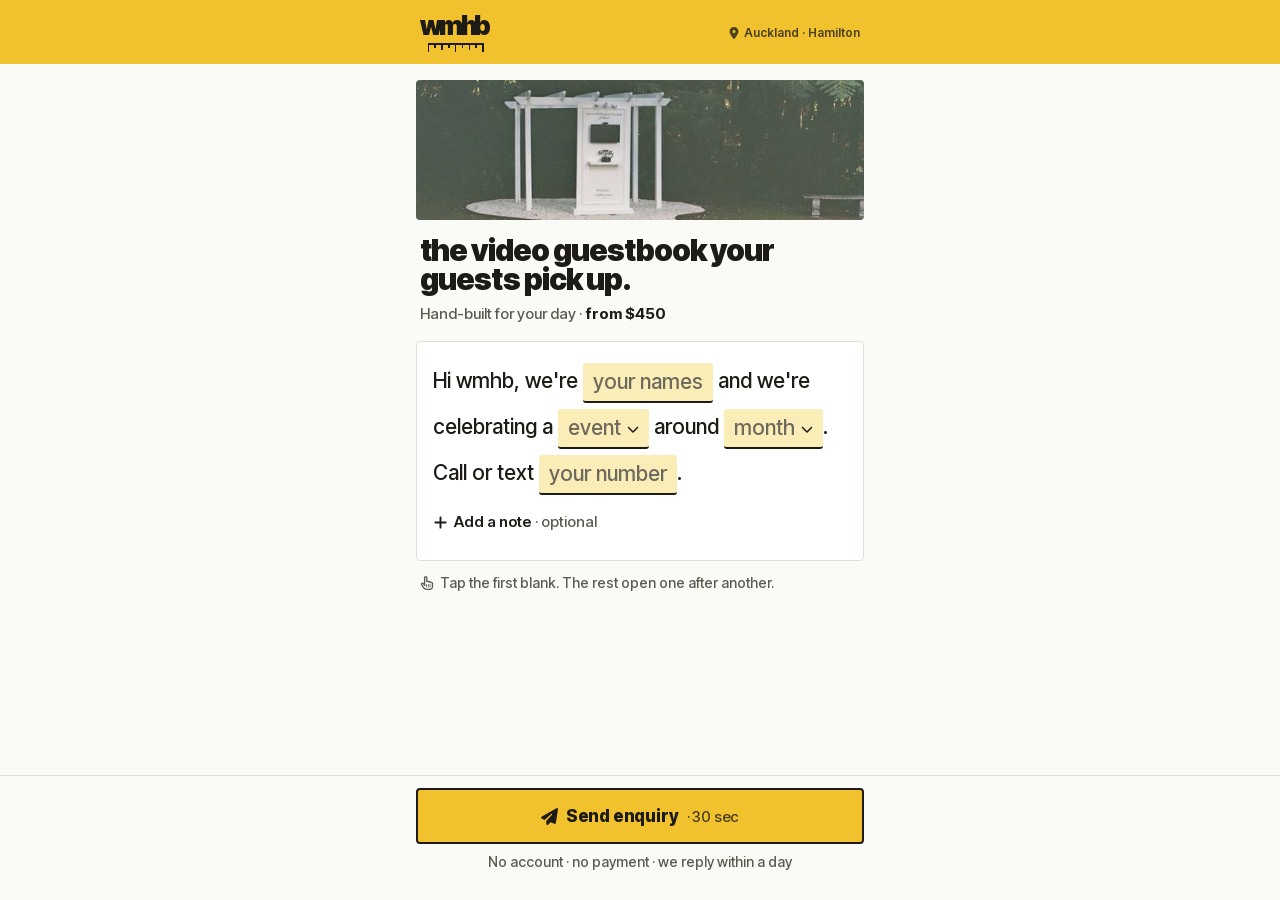
==== docs/index.html @ 380f12ba "Build the wmhb enquiry page Plain HTML, CSS and JS in docs/ for GitHub Pages: the letter with four b" ====
<!doctype html>
<html lang="en-NZ">
<head>
<meta charset="utf-8">
<meta name="viewport" content="width=device-width, initial-scale=1, viewport-fit=cover">
<title>wmhb · check your date</title>
<meta name="description" content="Video guestbook hire in Auckland and Hamilton. Tell us your names, your event and your month. It takes 30 seconds and we reply within a day.">
<meta name="theme-color" content="#F1C22D">
<meta property="og:type" content="website">
<meta property="og:site_name" content="wmhb">
<meta property="og:title" content="wmhb · check your date">
<meta property="og:description" content="Video guestbook hire in Auckland and Hamilton. Hand-built for your day, from $450.">
<meta property="og:url" content="https://whatmyhusbandbuilds.github.io/enquire/">
<meta property="og:image" content="https://whatmyhusbandbuilds.github.io/enquire/assets/og-image.png">
<meta property="og:image:width" content="1200">
<meta property="og:image:height" content="630">
<meta property="og:image:alt" content="The wmhb wordmark with a ruler underneath, on yellow">
<meta name="twitter:card" content="summary_large_image">
<link rel="icon" type="image/png" sizes="32x32" href="assets/favicon-32.png">
<link rel="apple-touch-icon" href="assets/apple-touch-icon.png">
<link rel="preload" href="fonts/InterTight-subset.woff2" as="font" type="font/woff2" crossorigin>
<link rel="stylesheet" href="styles.css">
<script src="app.js" defer></script>
</head>
<body data-view="letter">

<svg xmlns="http://www.w3.org/2000/svg" style="display:none" aria-hidden="true">
<symbol id="i-xmark" viewBox="0 0 384 512"><path fill="currentColor" d="M342.6 150.6c12.5-12.5 12.5-32.8 0-45.3s-32.8-12.5-45.3 0L192 210.7 86.6 105.4c-12.5-12.5-32.8-12.5-45.3 0s-12.5 32.8 0 45.3L146.7 256 41.4 361.4c-12.5 12.5-12.5 32.8 0 45.3s32.8 12.5 45.3 0L192 301.3 297.4 406.6c12.5 12.5 32.8 12.5 45.3 0s12.5-32.8 0-45.3L237.3 256 342.6 150.6z"/></symbol>
<symbol id="i-pin" viewBox="0 0 384 512"><path fill="currentColor" d="M215.7 499.2C267 435 384 279.4 384 192C384 86 298 0 192 0S0 86 0 192c0 87.4 117 243 168.3 307.2c12.3 15.3 35.1 15.3 47.4 0zM192 128a64 64 0 1 1 0 128 64 64 0 1 1 0-128z"/></symbol>
<symbol id="i-chev-down" viewBox="0 0 512 512"><path fill="currentColor" d="M233.4 406.6c12.5 12.5 32.8 12.5 45.3 0l192-192c12.5-12.5 12.5-32.8 0-45.3s-32.8-12.5-45.3 0L256 338.7 86.6 169.4c-12.5-12.5-32.8-12.5-45.3 0s-12.5 32.8 0 45.3l192 192z"/></symbol>
<symbol id="i-plus" viewBox="0 0 448 512"><path fill="currentColor" d="M256 80c0-17.7-14.3-32-32-32s-32 14.3-32 32l0 144L48 224c-17.7 0-32 14.3-32 32s14.3 32 32 32l144 0 0 144c0 17.7 14.3 32 32 32s32-14.3 32-32l0-144 144 0c17.7 0 32-14.3 32-32s-14.3-32-32-32l-144 0 0-144z"/></symbol>
<symbol id="i-hand" viewBox="0 0 448 512"><path fill="currentColor" d="M160 64c0-8.8 7.2-16 16-16s16 7.2 16 16l0 136c0 10.3 6.6 19.5 16.4 22.8s20.6-.1 26.8-8.3c3-3.9 7.6-6.4 12.8-6.4c8.8 0 16 7.2 16 16c0 10.3 6.6 19.5 16.4 22.8s20.6-.1 26.8-8.3c3-3.9 7.6-6.4 12.8-6.4c7.8 0 14.3 5.6 15.7 13c1.6 8.2 7.3 15.1 15.1 18s16.7 1.6 23.3-3.6c2.7-2.1 6.1-3.4 9.9-3.4c8.8 0 16 7.2 16 16l0 16 0 104c0 39.8-32.2 72-72 72l-56 0-59.8 0-.9 0c-37.4 0-72.4-18.7-93.2-49.9L50.7 312.9c-4.9-7.4-2.9-17.3 4.4-22.2s17.3-2.9 22.2 4.4L116 353.2c5.9 8.8 16.8 12.7 26.9 9.7s17-12.4 17-23l0-19.9 0-256zM176 0c-35.3 0-64 28.7-64 64l0 197.7C91.2 238 55.5 232.8 28.5 250.7C-.9 270.4-8.9 310.1 10.8 339.5L78.3 440.8c29.7 44.5 79.6 71.2 133.1 71.2l.9 0 59.8 0 56 0c66.3 0 120-53.7 120-120l0-104 0-16c0-35.3-28.7-64-64-64c-4.5 0-8.8 .5-13 1.3c-11.7-15.4-30.2-25.3-51-25.3c-6.9 0-13.5 1.1-19.7 3.1C288.7 170.7 269.6 160 248 160c-2.7 0-5.4 .2-8 .5L240 64c0-35.3-28.7-64-64-64zm48 304c0-8.8-7.2-16-16-16s-16 7.2-16 16l0 96c0 8.8 7.2 16 16 16s16-7.2 16-16l0-96zm48-16c-8.8 0-16 7.2-16 16l0 96c0 8.8 7.2 16 16 16s16-7.2 16-16l0-96c0-8.8-7.2-16-16-16zm80 16c0-8.8-7.2-16-16-16s-16 7.2-16 16l0 96c0 8.8 7.2 16 16 16s16-7.2 16-16l0-96z"/></symbol>
<symbol id="i-plane" viewBox="0 0 512 512"><path fill="currentColor" d="M498.1 5.6c10.1 7 15.4 19.1 13.5 31.2l-64 416c-1.5 9.7-7.4 18.2-16 23s-18.9 5.4-28 1.6L284 427.7l-68.5 74.1c-8.9 9.7-22.9 12.9-35.2 8.1S160 493.2 160 480l0-83.6c0-4 1.5-7.8 4.2-10.8L331.8 202.8c5.8-6.3 5.6-16-.4-22s-15.7-6.4-22-.7L106 360.8 17.7 316.6C7.1 311.3 .3 300.7 0 288.9s5.9-22.8 16.1-28.7l448-256c10.7-6.1 23.9-5.5 34 1.4z"/></symbol>
<symbol id="i-arrow" viewBox="0 0 448 512"><path fill="currentColor" d="M438.6 278.6c12.5-12.5 12.5-32.8 0-45.3l-160-160c-12.5-12.5-32.8-12.5-45.3 0s-12.5 32.8 0 45.3L338.8 224 32 224c-17.7 0-32 14.3-32 32s14.3 32 32 32l306.7 0L233.4 393.4c-12.5 12.5-12.5 32.8 0 45.3s32.8 12.5 45.3 0l160-160z"/></symbol>
<symbol id="i-chev-up" viewBox="0 0 512 512"><path fill="currentColor" d="M233.4 105.4c12.5-12.5 32.8-12.5 45.3 0l192 192c12.5 12.5 12.5 32.8 0 45.3s-32.8 12.5-45.3 0L256 173.3 86.6 342.6c-12.5 12.5-32.8 12.5-45.3 0s-12.5-32.8 0-45.3l192-192z"/></symbol>
<symbol id="i-ring" viewBox="0 0 512 512"><path fill="currentColor" d="M64 208c0 7.8 4.4 18.7 17.1 30.3C126.5 214.1 188.9 200 256 200s129.5 14.1 174.9 38.3C443.6 226.7 448 215.8 448 208c0-12.3-10.8-32-47.9-50.6C364.9 139.8 314 128 256 128s-108.9 11.8-144.1 29.4C74.8 176 64 195.7 64 208zm192 40c-47 0-89.3 7.6-122.9 19.7C166.3 280.2 208.8 288 256 288s89.7-7.8 122.9-20.3C345.3 255.6 303 248 256 248zM0 208c0-49.6 39.4-85.8 83.3-107.8C129.1 77.3 190.3 64 256 64s126.9 13.3 172.7 36.2c43.9 22 83.3 58.2 83.3 107.8l0 96c0 49.6-39.4 85.8-83.3 107.8C382.9 434.7 321.7 448 256 448s-126.9-13.3-172.7-36.2C39.4 389.8 0 353.6 0 304l0-96z"/></symbol>
<symbol id="i-heart" viewBox="0 0 512 512"><path fill="currentColor" d="M47.6 300.4L228.3 469.1c7.5 7 17.4 10.9 27.7 10.9s20.2-3.9 27.7-10.9L464.4 300.4c30.4-28.3 47.6-68 47.6-109.5v-5.8c0-69.9-50.5-129.5-119.4-141C347 36.5 300.6 51.4 268 84L256 96 244 84c-32.6-32.6-79-47.5-124.6-39.9C50.5 55.6 0 115.2 0 185.1v5.8c0 41.5 17.2 81.2 47.6 109.5z"/></symbol>
<symbol id="i-cake" viewBox="0 0 448 512"><path fill="currentColor" d="M86.4 5.5L61.8 47.6C58 54.1 56 61.6 56 69.2L56 72c0 22.1 17.9 40 40 40s40-17.9 40-40l0-2.8c0-7.6-2-15-5.8-21.6L105.6 5.5C103.6 2.1 100 0 96 0s-7.6 2.1-9.6 5.5zm128 0L189.8 47.6c-3.8 6.5-5.8 14-5.8 21.6l0 2.8c0 22.1 17.9 40 40 40s40-17.9 40-40l0-2.8c0-7.6-2-15-5.8-21.6L233.6 5.5C231.6 2.1 228 0 224 0s-7.6 2.1-9.6 5.5zM317.8 47.6c-3.8 6.5-5.8 14-5.8 21.6l0 2.8c0 22.1 17.9 40 40 40s40-17.9 40-40l0-2.8c0-7.6-2-15-5.8-21.6L361.6 5.5C359.6 2.1 356 0 352 0s-7.6 2.1-9.6 5.5L317.8 47.6zM128 176c0-17.7-14.3-32-32-32s-32 14.3-32 32l0 48c-35.3 0-64 28.7-64 64l0 71c8.3 5.2 18.1 9 28.8 9c13.5 0 27.2-6.1 38.4-13.4c5.4-3.5 9.9-7.1 13-9.7c1.5-1.3 2.7-2.4 3.5-3.1c.4-.4 .7-.6 .8-.8l.1-.1s0 0 0 0s0 0 0 0s0 0 0 0s0 0 0 0c3.1-3.2 7.4-4.9 11.9-4.8s8.6 2.1 11.6 5.4c0 0 0 0 0 0s0 0 0 0l.1 .1c.1 .1 .4 .4 .7 .7c.7 .7 1.7 1.7 3.1 3c2.8 2.6 6.8 6.1 11.8 9.5c10.2 7.1 23 13.1 36.3 13.1s26.1-6 36.3-13.1c5-3.5 9-6.9 11.8-9.5c1.4-1.3 2.4-2.3 3.1-3c.3-.3 .6-.6 .7-.7l.1-.1c3-3.5 7.4-5.4 12-5.4s9 2 12 5.4l.1 .1c.1 .1 .4 .4 .7 .7c.7 .7 1.7 1.7 3.1 3c2.8 2.6 6.8 6.1 11.8 9.5c10.2 7.1 23 13.1 36.3 13.1s26.1-6 36.3-13.1c5-3.5 9-6.9 11.8-9.5c1.4-1.3 2.4-2.3 3.1-3c.3-.3 .6-.6 .7-.7l.1-.1c2.9-3.4 7.1-5.3 11.6-5.4s8.7 1.6 11.9 4.8c0 0 0 0 0 0s0 0 0 0s0 0 0 0l.1 .1c.2 .2 .4 .4 .8 .8c.8 .7 1.9 1.8 3.5 3.1c3.1 2.6 7.5 6.2 13 9.7c11.2 7.3 24.9 13.4 38.4 13.4c10.7 0 20.5-3.9 28.8-9l0-71c0-35.3-28.7-64-64-64l0-48c0-17.7-14.3-32-32-32s-32 14.3-32 32l0 48-64 0 0-48c0-17.7-14.3-32-32-32s-32 14.3-32 32l0 48-64 0 0-48zM448 394.6c-8.5 3.3-18.2 5.4-28.8 5.4c-22.5 0-42.4-9.9-55.8-18.6c-4.1-2.7-7.8-5.4-10.9-7.8c-2.8 2.4-6.1 5-9.8 7.5C329.8 390 310.6 400 288 400s-41.8-10-54.6-18.9c-3.5-2.4-6.7-4.9-9.4-7.2c-2.7 2.3-5.9 4.7-9.4 7.2C201.8 390 182.6 400 160 400s-41.8-10-54.6-18.9c-3.7-2.6-7-5.2-9.8-7.5c-3.1 2.4-6.8 5.1-10.9 7.8C71.2 390.1 51.3 400 28.8 400c-10.6 0-20.3-2.2-28.8-5.4L0 480c0 17.7 14.3 32 32 32l384 0c17.7 0 32-14.3 32-32l0-85.4z"/></symbol>
<symbol id="i-baby" viewBox="0 0 448 512"><path fill="currentColor" d="M152 88a72 72 0 1 1 144 0A72 72 0 1 1 152 88zM39.7 144.5c13-17.9 38-21.8 55.9-8.8L131.8 162c26.8 19.5 59.1 30 92.2 30s65.4-10.5 92.2-30l36.2-26.4c17.9-13 42.9-9 55.9 8.8s9 42.9-8.8 55.9l-36.2 26.4c-13.6 9.9-28.1 18.2-43.3 25l0 36.3-192 0 0-36.3c-15.2-6.7-29.7-15.1-43.3-25L48.5 200.3c-17.9-13-21.8-38-8.8-55.9zm89.8 184.8l60.6 53-26 37.2 24.3 24.3c15.6 15.6 15.6 40.9 0 56.6s-40.9 15.6-56.6 0l-48-48C70 438.6 68.1 417 79.2 401.1l50.2-71.8zm128.5 53l60.6-53 50.2 71.8c11.1 15.9 9.2 37.5-4.5 51.2l-48 48c-15.6 15.6-40.9 15.6-56.6 0s-15.6-40.9 0-56.6L284 419.4l-26-37.2z"/></symbol>
<symbol id="i-briefcase" viewBox="0 0 512 512"><path fill="currentColor" d="M184 48l144 0c4.4 0 8 3.6 8 8l0 40L176 96l0-40c0-4.4 3.6-8 8-8zm-56 8l0 40L64 96C28.7 96 0 124.7 0 160l0 96 192 0 128 0 192 0 0-96c0-35.3-28.7-64-64-64l-64 0 0-40c0-30.9-25.1-56-56-56L184 0c-30.9 0-56 25.1-56 56zM512 288l-192 0 0 32c0 17.7-14.3 32-32 32l-64 0c-17.7 0-32-14.3-32-32l0-32L0 288 0 416c0 35.3 28.7 64 64 64l384 0c35.3 0 64-28.7 64-64l0-128z"/></symbol>
<symbol id="i-store" viewBox="0 0 576 512"><path fill="currentColor" d="M547.6 103.8L490.3 13.1C485.2 5 476.1 0 466.4 0L109.6 0C99.9 0 90.8 5 85.7 13.1L28.3 103.8c-29.6 46.8-3.4 111.9 51.9 119.4c4 .5 8.1 .8 12.1 .8c26.1 0 49.3-11.4 65.2-29c15.9 17.6 39.1 29 65.2 29c26.1 0 49.3-11.4 65.2-29c15.9 17.6 39.1 29 65.2 29c26.2 0 49.3-11.4 65.2-29c16 17.6 39.1 29 65.2 29c4.1 0 8.1-.3 12.1-.8c55.5-7.4 81.8-72.5 52.1-119.4zM499.7 254.9c0 0 0 0-.1 0c-5.3 .7-10.7 1.1-16.2 1.1c-12.4 0-24.3-1.9-35.4-5.3L448 384l-320 0 0-133.4c-11.2 3.5-23.2 5.4-35.6 5.4c-5.5 0-11-.4-16.3-1.1l-.1 0c-4.1-.6-8.1-1.3-12-2.3L64 384l0 64c0 35.3 28.7 64 64 64l320 0c35.3 0 64-28.7 64-64l0-64 0-131.4c-4 1-8 1.8-12.3 2.3z"/></symbol>
<symbol id="i-wand" viewBox="0 0 576 512"><path fill="currentColor" d="M234.7 42.7L197 56.8c-3 1.1-5 4-5 7.2s2 6.1 5 7.2l37.7 14.1L248.8 123c1.1 3 4 5 7.2 5s6.1-2 7.2-5l14.1-37.7L315 71.2c3-1.1 5-4 5-7.2s-2-6.1-5-7.2L277.3 42.7 263.2 5c-1.1-3-4-5-7.2-5s-6.1 2-7.2 5L234.7 42.7zM46.1 395.4c-18.7 18.7-18.7 49.1 0 67.9l34.6 34.6c18.7 18.7 49.1 18.7 67.9 0L529.9 116.5c18.7-18.7 18.7-49.1 0-67.9L495.3 14.1c-18.7-18.7-49.1-18.7-67.9 0L46.1 395.4zM484.6 82.6l-105 105-23.3-23.3 105-105 23.3 23.3zM7.5 117.2C3 118.9 0 123.2 0 128s3 9.1 7.5 10.8L64 160l21.2 56.5c1.7 4.5 6 7.5 10.8 7.5s9.1-3 10.8-7.5L128 160l56.5-21.2c4.5-1.7 7.5-6 7.5-10.8s-3-9.1-7.5-10.8L128 96 106.8 39.5C105.1 35 100.8 32 96 32s-9.1 3-10.8 7.5L64 96 7.5 117.2zm352 256c-4.5 1.7-7.5 6-7.5 10.8s3 9.1 7.5 10.8L416 416l21.2 56.5c1.7 4.5 6 7.5 10.8 7.5s9.1-3 10.8-7.5L480 416l56.5-21.2c4.5-1.7 7.5-6 7.5-10.8s-3-9.1-7.5-10.8L480 352l-21.2-56.5c-1.7-4.5-6-7.5-10.8-7.5s-9.1 3-10.8 7.5L416 352l-56.5 21.2z"/></symbol>
<symbol id="i-question" viewBox="0 0 512 512"><path fill="currentColor" d="M464 256A208 208 0 1 0 48 256a208 208 0 1 0 416 0zM0 256a256 256 0 1 1 512 0A256 256 0 1 1 0 256zm169.8-90.7c7.9-22.3 29.1-37.3 52.8-37.3l58.3 0c34.9 0 63.1 28.3 63.1 63.1c0 22.6-12.1 43.5-31.7 54.8L280 264.4c-.2 13-10.9 23.6-24 23.6c-13.3 0-24-10.7-24-24l0-13.5c0-8.6 4.6-16.5 12.1-20.8l44.3-25.4c4.7-2.7 7.6-7.7 7.6-13.1c0-8.4-6.8-15.1-15.1-15.1l-58.3 0c-3.4 0-6.4 2.1-7.5 5.3l-.4 1.2c-4.4 12.5-18.2 19-30.6 14.6s-19-18.2-14.6-30.6l.4-1.2zM224 352a32 32 0 1 1 64 0 32 32 0 1 1 -64 0z"/></symbol>
<symbol id="i-calendar" viewBox="0 0 448 512"><path fill="currentColor" d="M152 24c0-13.3-10.7-24-24-24s-24 10.7-24 24l0 40L64 64C28.7 64 0 92.7 0 128l0 16 0 48L0 448c0 35.3 28.7 64 64 64l320 0c35.3 0 64-28.7 64-64l0-256 0-48 0-16c0-35.3-28.7-64-64-64l-40 0 0-40c0-13.3-10.7-24-24-24s-24 10.7-24 24l0 40L152 64l0-40zM48 192l80 0 0 56-80 0 0-56zm0 104l80 0 0 64-80 0 0-64zm128 0l96 0 0 64-96 0 0-64zm144 0l80 0 0 64-80 0 0-64zm80-48l-80 0 0-56 80 0 0 56zm0 160l0 40c0 8.8-7.2 16-16 16l-64 0 0-56 80 0zm-128 0l0 56-96 0 0-56 96 0zm-144 0l0 56-64 0c-8.8 0-16-7.2-16-16l0-40 80 0zM272 248l-96 0 0-56 96 0 0 56z"/></symbol>
<symbol id="i-phone" viewBox="0 0 512 512"><path fill="currentColor" d="M164.9 24.6c-7.7-18.6-28-28.5-47.4-23.2l-88 24C12.1 30.2 0 46 0 64C0 311.4 200.6 512 448 512c18 0 33.8-12.1 38.6-29.5l24-88c5.3-19.4-4.6-39.7-23.2-47.4l-96-40c-16.3-6.8-35.2-2.1-46.3 11.6L304.7 368C234.3 334.7 177.3 277.7 144 207.3L193.3 167c13.7-11.2 18.4-30 11.6-46.3l-40-96z"/></symbol>
<symbol id="i-instagram" viewBox="0 0 448 512"><path fill="currentColor" d="M224.1 141c-63.6 0-114.9 51.3-114.9 114.9s51.3 114.9 114.9 114.9S339 319.5 339 255.9 287.7 141 224.1 141zm0 189.6c-41.1 0-74.7-33.5-74.7-74.7s33.5-74.7 74.7-74.7 74.7 33.5 74.7 74.7-33.6 74.7-74.7 74.7zm146.4-194.3c0 14.9-12 26.8-26.8 26.8-14.9 0-26.8-12-26.8-26.8s12-26.8 26.8-26.8 26.8 12 26.8 26.8zm76.1 27.2c-1.7-35.9-9.9-67.7-36.2-93.9-26.2-26.2-58-34.4-93.9-36.2-37-2.1-147.9-2.1-184.9 0-35.8 1.7-67.6 9.9-93.9 36.1s-34.4 58-36.2 93.9c-2.1 37-2.1 147.9 0 184.9 1.7 35.9 9.9 67.7 36.2 93.9s58 34.4 93.9 36.2c37 2.1 147.9 2.1 184.9 0 35.9-1.7 67.7-9.9 93.9-36.2 26.2-26.2 34.4-58 36.2-93.9 2.1-37 2.1-147.8 0-184.8zM398.8 388c-7.8 19.6-22.9 34.7-42.6 42.6-29.5 11.7-99.5 9-132.1 9s-102.7 2.6-132.1-9c-19.6-7.8-34.7-22.9-42.6-42.6-11.7-29.5-9-99.5-9-132.1s-2.6-102.7 9-132.1c7.8-19.6 22.9-34.7 42.6-42.6 29.5-11.7 99.5-9 132.1-9s102.7-2.6 132.1 9c19.6 7.8 34.7 22.9 42.6 42.6 11.7 29.5 9 99.5 9 132.1s2.7 102.7-9 132.1z"/></symbol>
<symbol id="i-check" viewBox="0 0 448 512"><path fill="currentColor" d="M438.6 105.4c12.5 12.5 12.5 32.8 0 45.3l-256 256c-12.5 12.5-32.8 12.5-45.3 0l-128-128c-12.5-12.5-12.5-32.8 0-45.3s32.8-12.5 45.3 0L160 338.7 393.4 105.4c12.5-12.5 32.8-12.5 45.3 0z"/></symbol>
<symbol id="i-updown" viewBox="0 0 320 512"><path fill="currentColor" d="M182.6 9.4c-12.5-12.5-32.8-12.5-45.3 0l-96 96c-12.5 12.5-12.5 32.8 0 45.3s32.8 12.5 45.3 0L128 109.3l0 293.5L86.6 361.4c-12.5-12.5-32.8-12.5-45.3 0s-12.5 32.8 0 45.3l96 96c12.5 12.5 32.8 12.5 45.3 0l96-96c12.5-12.5 12.5-32.8 0-45.3s-32.8-12.5-45.3 0L192 402.7l0-293.5 41.4 41.4c12.5 12.5 32.8 12.5 45.3 0s12.5-32.8 0-45.3l-96-96z"/></symbol>
<symbol id="i-alert" viewBox="0 0 512 512"><path fill="currentColor" d="M256 512A256 256 0 1 0 256 0a256 256 0 1 0 0 512zm0-384c13.3 0 24 10.7 24 24l0 112c0 13.3-10.7 24-24 24s-24-10.7-24-24l0-112c0-13.3 10.7-24 24-24zM224 352a32 32 0 1 1 64 0 32 32 0 1 1 -64 0z"/></symbol>
<symbol id="i-warn" viewBox="0 0 512 512"><path fill="currentColor" d="M256 32c14.2 0 27.3 7.5 34.5 19.8l216 368c7.3 12.4 7.3 27.7 .2 40.1S486.3 480 472 480L40 480c-14.3 0-27.6-7.7-34.7-20.1s-7-27.8 .2-40.1l216-368C228.7 39.5 241.8 32 256 32zm0 128c-13.3 0-24 10.7-24 24l0 112c0 13.3 10.7 24 24 24s24-10.7 24-24l0-112c0-13.3-10.7-24-24-24zm32 224a32 32 0 1 0 -64 0 32 32 0 1 0 64 0z"/></symbol>
<symbol id="i-save" viewBox="0 0 448 512"><path fill="currentColor" d="M64 32C28.7 32 0 60.7 0 96L0 416c0 35.3 28.7 64 64 64l320 0c35.3 0 64-28.7 64-64l0-242.7c0-17-6.7-33.3-18.7-45.3L352 50.7C340 38.7 323.7 32 306.7 32L64 32zm0 96c0-17.7 14.3-32 32-32l192 0c17.7 0 32 14.3 32 32l0 64c0 17.7-14.3 32-32 32L96 224c-17.7 0-32-14.3-32-32l0-64zM224 288a64 64 0 1 1 0 128 64 64 0 1 1 0-128z"/></symbol>
<symbol id="i-retry" viewBox="0 0 512 512"><path fill="currentColor" d="M463.5 224l8.5 0c13.3 0 24-10.7 24-24l0-128c0-9.7-5.8-18.5-14.8-22.2s-19.3-1.7-26.2 5.2L413.4 96.6c-87.6-86.5-228.7-86.2-315.8 1c-87.5 87.5-87.5 229.3 0 316.8s229.3 87.5 316.8 0c12.5-12.5 12.5-32.8 0-45.3s-32.8-12.5-45.3 0c-62.5 62.5-163.8 62.5-226.3 0s-62.5-163.8 0-226.3c62.2-62.2 162.7-62.5 225.3-1L327 183c-6.9 6.9-8.9 17.2-5.2 26.2s12.5 14.8 22.2 14.8l119.5 0z"/></symbol>
</svg>

<header class="band" id="band">
  <div class="band-inner">
    <span class="wordmark" role="img" aria-label="wmhb">
      <span class="wordmark-text" aria-hidden="true">wmhb</span>
      <span class="ruler" aria-hidden="true"><i class="t-l"></i><i class="t-s"></i><i class="t-m"></i><i class="t-s"></i><i class="t-l"></i><i class="t-s"></i><i class="t-m"></i><i class="t-s"></i><i class="t-l"></i></span>
    </span>
    <span class="band-right" id="band-right">
      <span class="band-place" id="band-place"><svg class="ic" aria-hidden="true"><use href="#i-pin"/></svg>Auckland · Hamilton</span>
      <span class="band-tag" id="band-tag" hidden><svg class="ic" aria-hidden="true"><use href="#i-updown"/></svg>Scrolled to your letter</span>
    </span>
  </div>
</header>

<main class="page" id="page">

  <!-- Letter view: F1 to F7, and F9 -->
  <div class="view" id="view-letter">

    <section class="panel panel--fail" id="fail" role="alert" hidden>
      <div class="panel-head">
        <span class="circle circle--white"><svg class="ic ic--lg" aria-hidden="true"><use href="#i-warn"/></svg></span>
        <h2 class="fail-title" id="fail-title" tabindex="-1">couldn't send that one.</h2>
      </div>
      <p class="fail-text" id="fail-text">Your connection dropped. Your letter is still here, nothing is lost.</p>
    </section>

    <div id="hero">
      <div class="photo">
        <img src="assets/guestbook-800.jpg" srcset="assets/guestbook-560.jpg 560w, assets/guestbook-800.jpg 800w" sizes="(max-width: 480px) calc(100vw - 32px), 448px" width="800" height="535" alt="The wmhb video guestbook: a white panelled board with a vintage rotary phone, under a white pergola in a garden" fetchpriority="high">
      </div>
      <section class="intro">
        <h1 class="intro-title">the video guestbook your guests pick&nbsp;up.</h1>
        <p class="intro-price">Hand-built for your day · <b>from $450</b></p>
      </section>
    </div>

    <section class="card letter" id="letter" aria-label="Your enquiry">
      <div class="summary" id="summary" role="alert" tabindex="-1" hidden>
        <svg class="ic summary-ic" aria-hidden="true"><use href="#i-alert"/></svg>
        <p id="summary-text"></p>
      </div>

      <p class="letter-text">Hi wmhb, we're
        <span class="slot" id="slot-name"><button type="button" class="blank" id="blank-name" data-field="name"></button><span class="field" id="field-name" hidden><label for="in-name" class="vh">Your names</label><span class="grow"><input id="in-name" type="text" size="1" maxlength="60" autocomplete="name" autocapitalize="words" enterkeyhint="next" placeholder="your names"></span></span></span>
        and we're celebrating<span id="conn-event"> a</span>
        <button type="button" class="blank blank--pick" id="blank-event" data-field="event" aria-haspopup="dialog"></button>
        <span id="conn-when">around</span>
        <button type="button" class="blank blank--pick" id="blank-when" data-field="when" aria-haspopup="dialog"></button>.
        <span id="conn-reply">Call or text</span>
        <span class="slot" id="slot-reply"><button type="button" class="blank" id="blank-reply" data-field="reply"></button><span class="field" id="field-reply" hidden><label for="in-reply" class="vh" id="label-reply">Your phone number</label><span class="grow"><input id="in-reply" type="tel" size="1" inputmode="tel" maxlength="20" autocomplete="tel" enterkeyhint="send" placeholder="your number"></span></span></span>.
      </p>

      <div class="reply-by" id="reply-by" hidden>
        <span class="reply-by-label" id="reply-by-label">Reply by</span>
        <span class="toggle" role="group" aria-labelledby="reply-by-label">
          <button type="button" class="toggle-btn keep-focus" id="by-phone" aria-pressed="true"><svg class="ic" aria-hidden="true"><use href="#i-phone"/></svg>Phone</button>
          <button type="button" class="toggle-btn keep-focus" id="by-instagram" aria-pressed="false"><svg class="ic" aria-hidden="true"><use href="#i-instagram"/></svg>Instagram</button>
        </span>
      </div>
      <p class="field-msg" id="reply-msg" hidden></p>

      <div class="note" id="note-wrap" hidden>
        <label for="in-note" class="note-label">Your note <span class="muted">· optional</span></label>
        <textarea id="in-note" maxlength="500" rows="3" placeholder="Venue, guest numbers, ideas"></textarea>
        <p class="note-count" id="note-count" aria-live="polite"></p>
      </div>
      <button type="button" class="add-note" id="add-note"><svg class="ic" aria-hidden="true"><use href="#i-plus"/></svg>Add a note <span class="muted" id="add-note-hint">· optional</span></button>

      <p class="saved" id="saved" hidden><svg class="ic" aria-hidden="true"><use href="#i-save"/></svg>Saved on this phone</p>

      <div class="hp" aria-hidden="true" inert><label for="website">Leave this empty</label><input id="website" name="hp-website" type="text" tabindex="-1" autocomplete="off"></div>
    </section>

    <p class="step-hint" id="step-hint" hidden><span class="tag" id="step-hint-tag">1 of 4</span><span id="step-hint-text">First names are perfect</span></p>
    <p class="tip" id="tip"><svg class="ic" aria-hidden="true"><use href="#i-hand"/></svg><span id="tip-text">Tap the first blank. The rest open one after another.</span></p>
  </div>

  <!-- Sent view: F8 -->
  <div class="view" id="view-sent" hidden>
    <section class="panel panel--ok" role="status">
      <div class="panel-head">
        <span class="circle circle--ok"><svg class="ic ic--xl" aria-hidden="true"><use href="#i-check"/></svg></span>
        <h1 class="ok-title" id="ok-title" tabindex="-1">enquiry sent</h1>
      </div>
      <p class="ok-text" id="ok-text"></p>
    </section>
    <section class="card receipt">
      <p class="receipt-label">Your letter</p>
      <p class="receipt-text" id="receipt-text"></p>
      <p class="receipt-note" id="receipt-note" hidden></p>
    </section>
    <section class="next-steps">
      <h2 class="next-title">what happens next</h2>
      <ol>
        <li><span class="num">1</span><span id="next-1">We check your month is free</span></li>
        <li><span class="num">2</span><span>We send a quote and lettering ideas</span></li>
        <li><span class="num">3</span><span>You decide, no obligation</span></li>
      </ol>
    </section>
  </div>
</main>

<!-- Bottom action bar (sticky) -->
<div class="actions" id="actions">
  <div class="actions-inner">
    <button type="button" class="btn btn--primary" id="send-btn">
      <span class="spinner" aria-hidden="true"></span>
      <svg class="ic btn-ic" aria-hidden="true"><use href="#i-plane"/></svg>
      <span id="send-label">Send enquiry</span><span class="btn-extra" id="send-extra"> · 30 sec</span>
    </button>
    <a class="btn btn--primary" id="ig-btn" href="https://instagram.com/whatmyhusbandbuilds" hidden><svg class="ic ic--xl" aria-hidden="true"><use href="#i-instagram"/></svg>Back to Instagram</a>
    <a class="btn btn--secondary" id="dm-btn" href="https://ig.me/m/whatmyhusbandbuilds" hidden><svg class="ic ic--xl" aria-hidden="true"><use href="#i-instagram"/></svg><span id="dm-label">Copy &amp; send as a DM</span></a>
    <p class="actions-note" id="actions-note" aria-live="polite">No account · no payment · we reply within a day</p>
  </div>
</div>

<!-- Bar above the keyboard while typing (F2, F5) -->
<div class="kbar" id="kbar" hidden>
  <div class="kbar-inner">
    <span class="kbar-text"><span class="tag" id="kbar-tag" hidden></span><span id="kbar-text">Next: what you're celebrating</span></span>
    <button type="button" class="btn btn--primary btn--small keep-focus" id="kbar-btn"><svg class="ic" id="kbar-ic-send" aria-hidden="true" hidden><use href="#i-plane"/></svg><svg class="ic" id="kbar-ic-done" aria-hidden="true" hidden><use href="#i-check"/></svg><span id="kbar-label">Next</span><svg class="ic" id="kbar-ic-next" aria-hidden="true"><use href="#i-arrow"/></svg></button>
  </div>
</div>

<!-- F3: event sheet -->
<dialog class="sheet" id="sheet-event" aria-labelledby="sheet-event-title">
  <div class="sheet-scrim" data-close></div>
  <div class="sheet-panel">
    <div class="sheet-grab" aria-hidden="true"></div>
    <div class="sheet-head">
      <div>
        <p class="sheet-step">2 of 4</p>
        <h2 class="sheet-title" id="sheet-event-title">what are you celebrating?</h2>
        <p class="sheet-hint" id="sheet-event-hint">Tap one. The month picker opens next.</p>
      </div>
      <button type="button" class="sheet-close" data-close aria-label="Close"><svg class="ic ic--lg" aria-hidden="true"><use href="#i-xmark"/></svg></button>
    </div>
    <div class="events" id="events">
      <button type="button" class="pill" data-event="Wedding"><span class="pill-ic"><svg class="ic" aria-hidden="true"><use href="#i-ring"/></svg></span><span><span class="pill-name">Wedding</span><span class="pill-sub">incl. walimah</span></span></button>
      <button type="button" class="pill" data-event="Engagement"><span class="pill-ic"><svg class="ic" aria-hidden="true"><use href="#i-heart"/></svg></span><span><span class="pill-name">Engagement</span></span></button>
      <button type="button" class="pill" data-event="Birthday"><span class="pill-ic"><svg class="ic" aria-hidden="true"><use href="#i-cake"/></svg></span><span><span class="pill-name">Birthday</span><span class="pill-sub">21st, quinceañera</span></span></button>
      <button type="button" class="pill" data-event="Baby shower"><span class="pill-ic"><svg class="ic" aria-hidden="true"><use href="#i-baby"/></svg></span><span><span class="pill-name">Baby shower</span></span></button>
      <button type="button" class="pill" data-event="Corporate"><span class="pill-ic"><svg class="ic" aria-hidden="true"><use href="#i-briefcase"/></svg></span><span><span class="pill-name">Corporate</span></span></button>
      <button type="button" class="pill" data-event="Market"><span class="pill-ic"><svg class="ic" aria-hidden="true"><use href="#i-store"/></svg></span><span><span class="pill-name">Market</span></span></button>
      <button type="button" class="pill pill--wide" data-event="Something else"><span class="pill-ic pill-ic--square"><svg class="ic" aria-hidden="true"><use href="#i-wand"/></svg></span><span><span class="pill-name">Something else</span><span class="pill-sub">Tell us in the note</span></span></button>
    </div>
  </div>
</dialog>

<!-- F4: month sheet -->
<dialog class="sheet" id="sheet-when" aria-labelledby="sheet-when-title">
  <div class="sheet-scrim" data-close></div>
  <div class="sheet-panel">
    <div class="sheet-grab" aria-hidden="true"></div>
    <div class="sheet-head">
      <div>
        <p class="sheet-step">3 of 4</p>
        <h2 class="sheet-title" id="sheet-when-title">around when?</h2>
        <p class="sheet-hint">A month is enough. We'll confirm the date later.</p>
      </div>
      <button type="button" class="sheet-close" data-close aria-label="Close"><svg class="ic ic--lg" aria-hidden="true"><use href="#i-xmark"/></svg></button>
    </div>
    <div class="months" id="months"></div>
    <button type="button" class="opt opt--wide" id="not-sure"><svg class="ic" aria-hidden="true"><use href="#i-question"/></svg>Not sure yet</button>
    <button type="button" class="exact-link" id="exact-toggle" aria-expanded="false" aria-controls="exact"><svg class="ic" aria-hidden="true"><use href="#i-calendar"/></svg>Know the exact date? Pick a day</button>
    <div class="exact" id="exact" hidden>
      <label for="in-date" class="exact-label">Your date</label>
      <div class="exact-row">
        <input type="date" id="in-date">
        <button type="button" class="btn btn--primary btn--small" id="use-date" disabled>Use this day</button>
      </div>
      <p class="field-msg" id="date-msg" hidden></p>
    </div>
  </div>
</dialog>

<p class="toast" id="toast" role="status" aria-live="polite" hidden></p>

</body>
</html>
---- docs/styles.css ----
/* wmhb enquiry page. Tokens come from design/system/tokens.css. */

@font-face {
  font-family: 'Inter Tight';
  src: url('fonts/InterTight-subset.woff2') format('woff2');
  font-weight: 500 900;
  font-display: swap;
}

:root {
  --yellow: #F1C22D;
  --yellow-soft: #FBEDB8;
  --ink: #1C1B15;
  --ink-muted: #5C5A50;
  --ink-muted-on-yellow: #4D4220;
  --paper: #FAFAF7;
  --surface: #FFFFFF;
  --line: #E2DFD5;
  --field-border: #8A8576;
  --placeholder: #6E6A5D;
  --error: #B42318;
  --error-soft: #FDEDEA;
  --success: #1D7A4A;
  --success-soft: #E8F4EC;

  --space-1: 8px;
  --space-2: 16px;
  --space-3: 24px;
  --space-4: 40px;

  --radius-sm: 3px;
  --radius-md: 4px;
  --radius-pill: 999px;

  --focus-ring: 0 0 0 2px #1C1B15, 0 0 0 5px #F1C22D;
  --font-sans: 'Inter Tight', system-ui, -apple-system, 'Segoe UI', Roboto, sans-serif;

  --max: 480px;
  --header-h: 64px;
  --safe-bottom: env(safe-area-inset-bottom, 0px);
}

/* ---------- base ---------- */

*, *::before, *::after { box-sizing: border-box; }
html { -webkit-text-size-adjust: 100%; text-size-adjust: 100%; -webkit-tap-highlight-color: transparent; }
body {
  margin: 0;
  min-height: 100%;
  background: var(--paper);
  color: var(--ink);
  font-family: var(--font-sans);
  font-weight: 500;
  font-size: 17px;
  line-height: 1.5;
  -webkit-font-smoothing: antialiased;
  -moz-osx-font-smoothing: grayscale;
}
h1, h2, p, ol { margin: 0; }
ol { padding: 0; list-style: none; }
b, strong { font-weight: 700; }
button, input, textarea { font: inherit; color: inherit; letter-spacing: inherit; }
button { margin: 0; padding: 0; border: 0; background: none; cursor: pointer; text-align: inherit; }
button:disabled { cursor: default; }
a { color: inherit; text-decoration: none; }
img { display: block; max-width: 100%; }
[hidden] { display: none !important; }
:focus { outline: none; }
:focus-visible { box-shadow: var(--focus-ring); border-radius: var(--radius-md); }

.vh {
  position: absolute !important;
  width: 1px; height: 1px;
  margin: -1px; padding: 0; border: 0;
  overflow: hidden; clip: rect(0 0 0 0); clip-path: inset(50%);
  white-space: nowrap;
}
.muted { color: var(--ink-muted); font-weight: 500; }

.ic { display: inline-block; width: 1em; height: 1em; flex: none; vertical-align: -0.125em; fill: currentColor; overflow: visible; }
.ic--lg { font-size: 18px; }
.ic--xl { font-size: 20px; }

.tag {
  display: inline-flex; align-items: center;
  height: 24px; padding: 0 8px;
  border-radius: var(--radius-pill);
  background: var(--yellow-soft);
  font-size: 13px; font-weight: 600; color: var(--ink);
  white-space: nowrap;
}

/* ---------- header band ---------- */

.band {
  position: sticky; top: 0; z-index: 20;
  background: var(--yellow);
}
.band-inner {
  max-width: var(--max); margin: 0 auto;
  height: var(--header-h);
  padding: 0 20px;
  display: flex; align-items: center; justify-content: space-between; gap: 12px;
}
.wordmark { display: inline-flex; flex-direction: column; align-items: center; }
.wordmark-text {
  font-size: 26px; line-height: 1; font-weight: 900;
  letter-spacing: -0.1024em; padding-right: 3px; /* the tracking eats the last letter's right side */
  color: var(--ink);
}
.ruler {
  margin-top: 4px; width: 56px;
  border-top: 2px solid var(--ink);
  display: flex; justify-content: space-between;
}
.ruler i { display: block; width: 1.5px; background: var(--ink); }
.ruler .t-l { height: 7px; }
.ruler .t-m { height: 5px; }
.ruler .t-s { height: 3px; }

.band-place { font-size: 12px; font-weight: 600; color: var(--ink-muted-on-yellow); white-space: nowrap; }
.band-place .ic { margin-right: 4px; }
.band-tag {
  display: inline-flex; align-items: center; gap: 6px;
  padding: 4px 8px;
  border: 1px dashed var(--ink-muted-on-yellow); border-radius: var(--radius-pill);
  font-size: 11px; font-weight: 600; color: var(--ink-muted-on-yellow); white-space: nowrap;
}

/* ---------- page ---------- */

.page {
  max-width: var(--max); margin: 0 auto;
  padding-bottom: calc(132px + var(--safe-bottom));
}
body.is-failed .page { padding-bottom: calc(200px + var(--safe-bottom)); }

.photo {
  margin: 16px 16px 0;
  height: 140px;
  border-radius: var(--radius-md);
  overflow: hidden;
  background: var(--line);
}
.photo img { width: 100%; height: 100%; object-fit: cover; object-position: 42% 58%; }

.intro { padding: 16px 20px 0; }
.intro-title { font-size: 30px; line-height: 0.98; font-weight: 900; letter-spacing: -0.03em; }
.intro-price { margin-top: 8px; font-size: 15px; color: var(--ink-muted); }
.intro-price b { color: var(--ink); }

.card {
  margin: 16px 16px 0;
  padding: 16px;
  background: var(--surface);
  border: 1px solid var(--line);
  border-radius: var(--radius-md);
}
body.is-failed .letter { margin-top: 16px; }

/* ---------- the letter ---------- */

.letter-text { font-size: 21px; line-height: 46px; font-weight: 500; overflow-wrap: break-word; }

.slot { display: inline; }
.blank {
  display: inline-flex; align-items: center; gap: 6px;
  min-height: 40px; max-width: 100%;
  padding: 2px 10px 0;
  vertical-align: middle;
  line-height: 1.15;
  text-align: left;
  border-radius: var(--radius-sm);
  background: var(--yellow-soft);
  border-bottom: 2px solid var(--ink);
  color: var(--placeholder);
}
.blank-text { overflow-wrap: anywhere; }
.blank .ic { font-size: 12px; color: var(--ink); }
.blank.is-filled { background: none; padding: 2px 6px 0; font-weight: 700; color: var(--ink); }
.blank.is-filled .ic { display: none; }
.blank.is-active {
  background: var(--surface);
  border-bottom-color: transparent;
  border-radius: var(--radius-md);
  box-shadow: var(--focus-ring);
  color: var(--ink-muted);
  padding: 2px 10px 0;
}
.blank.is-active.is-filled { color: var(--ink); }
.blank.is-active.is-filled .ic { display: inline-block; }
.blank.is-error {
  background: var(--error-soft);
  border: 1.5px solid var(--error);
  color: var(--error);
  font-weight: 700;
  padding: 0 10px;
}
.blank.is-error .ic { color: var(--error); font-size: 14px; }
.blank:focus-visible { box-shadow: var(--focus-ring); }
.blank:disabled { cursor: default; }

/* the inline text field that replaces a text blank while typing */
.field { display: inline-flex; vertical-align: middle; max-width: 100%; }
.grow {
  display: inline-grid;
  max-width: 100%;
  min-width: 7.5em;
  height: 40px;
  padding: 0 10px;
  align-items: center;
  border-radius: var(--radius-md);
  background: var(--surface);
  box-shadow: var(--focus-ring);
}
.grow::after, .grow input { grid-area: 1 / 1; font: inherit; font-weight: 700; line-height: 1.15; }
.grow::after { content: attr(data-value) ' '; visibility: hidden; white-space: pre; overflow: hidden; }
.grow input {
  width: 100%; min-width: 0;
  padding: 0; margin: 0; border: 0;
  background: transparent;
  color: var(--ink);
  caret-color: var(--ink);
}
.grow input::placeholder { color: var(--placeholder); font-weight: 500; opacity: 1; }
.grow input:focus-visible { box-shadow: none; }
.grow.is-error { background: var(--error-soft); box-shadow: 0 0 0 1.5px var(--error); }

/* reply by phone / instagram */
.reply-by { margin-top: 8px; display: flex; align-items: center; gap: 8px; flex-wrap: wrap; font-size: 14px; }
.reply-by-label { color: var(--ink-muted); }
.toggle { display: inline-flex; padding: 4px; border: 1.5px solid var(--field-border); border-radius: var(--radius-pill); }
.toggle-btn {
  display: inline-flex; align-items: center; gap: 4px;
  height: 36px; padding: 0 12px;
  border-radius: var(--radius-pill);
  color: var(--ink-muted);
}
.toggle-btn[aria-pressed="true"] { background: var(--yellow); color: var(--ink); font-weight: 600; }
.toggle-btn:focus-visible { border-radius: var(--radius-pill); }

.field-msg { margin-top: 8px; font-size: 14px; line-height: 1.4; color: var(--error); }
.fix-btn {
  display: inline-flex; align-items: center; min-height: 44px;
  margin-top: 4px; padding: 0 14px;
  border: 1.5px solid var(--ink); border-radius: var(--radius-md);
  background: var(--surface); color: var(--ink);
  font-weight: 700; font-size: 15px;
}

/* error summary (F7) */
.summary {
  margin-bottom: 8px;
  display: flex; gap: 10px;
  padding: 12px;
  border-radius: var(--radius-md);
  background: var(--error-soft);
  color: var(--error);
  font-size: 15px; line-height: 1.375;
}
.summary-ic { margin-top: 2px; font-size: 16px; }
.summary b { font-weight: 700; }
.summary:focus-visible { box-shadow: var(--focus-ring); }

/* add a note */
.add-note {
  margin-top: 4px;
  display: inline-flex; align-items: center;
  min-height: 44px;
  font-size: 15px; font-weight: 600; color: var(--ink);
}
.add-note .ic { margin-right: 6px; }
.add-note .muted { margin-left: 4px; }
.note { margin-top: 12px; }
.note-label { display: block; font-size: 16px; line-height: 1.3; font-weight: 700; margin-bottom: 8px; }
.note textarea {
  display: block; width: 100%;
  min-height: 96px;
  padding: 10px 12px;
  border: 1.5px solid var(--field-border);
  border-radius: var(--radius-md);
  background: var(--surface);
  font-size: 17px; line-height: 1.5;
  resize: vertical;
}
.note textarea::placeholder { color: var(--placeholder); opacity: 1; }
.note textarea:focus { border-color: var(--ink); box-shadow: var(--focus-ring); }
.note-count { margin-top: 4px; font-size: 14px; color: var(--ink-muted); text-align: right; min-height: 0; }

.saved { margin-top: 8px; font-size: 14px; color: var(--ink-muted); display: flex; align-items: center; gap: 6px; }

/* hidden honeypot */
.hp { position: absolute; left: -9999px; width: 1px; height: 1px; overflow: hidden; }

.tip, .step-hint { margin: 12px 20px 0; font-size: 14px; line-height: 1.4; color: var(--ink-muted); }
.tip .ic { margin-right: 6px; }
.tip.is-fix { margin-top: 16px; }
.step-hint { display: flex; align-items: center; gap: 8px; font-size: 13px; font-weight: 600; color: var(--ink); }
.step-hint.is-error { color: var(--error); }

/* ---------- failure (F9) and success (F8) panels ---------- */

.panel { margin: 8px 16px 0; padding: 20px; border-radius: var(--radius-md); }
.panel--fail { background: var(--error-soft); }
.panel--ok { margin-top: 16px; background: var(--success-soft); }
.panel-head { display: flex; align-items: center; gap: 12px; }
.circle { width: 48px; height: 48px; flex: none; border-radius: 50%; display: flex; align-items: center; justify-content: center; }
.circle--white { background: var(--surface); color: var(--error); }
.circle--ok { background: var(--success); color: #fff; }
.fail-title { font-size: 24px; line-height: 1.25; font-weight: 900; letter-spacing: -0.03em; }
.fail-text { margin-top: 12px; font-size: 16px; line-height: 1.375; }
.ok-title { font-size: 36px; line-height: 1.05; font-weight: 900; letter-spacing: -0.03em; color: var(--success); }
.ok-text { margin-top: 12px; font-size: 17px; line-height: 1.5; }
.fail-title:focus-visible, .ok-title:focus-visible { box-shadow: none; outline: none; }

.receipt-label { font-size: 14px; font-weight: 700; color: var(--ink-muted); }
.receipt-text { margin-top: 6px; font-size: 16px; line-height: 1.625; }
.receipt-note { margin-top: 8px; font-size: 15px; line-height: 1.5; color: var(--ink-muted); white-space: pre-line; }

.next-steps { margin: 20px 20px 0; }
.next-title { font-size: 22px; line-height: 1.2; font-weight: 900; letter-spacing: -0.03em; }
.next-steps ol { margin-top: 12px; display: grid; gap: 12px; font-size: 15px; }
.next-steps li { display: flex; gap: 12px; }
.next-steps li > span:last-child { padding-top: 2px; }
.num {
  width: 28px; height: 28px; flex: none;
  border: 2px solid var(--ink); border-radius: 50%;
  display: flex; align-items: center; justify-content: center;
  font-size: 14px; font-weight: 700;
}

/* ---------- buttons ---------- */

.btn {
  display: flex; align-items: center; justify-content: center; gap: 8px;
  width: 100%; height: 56px;
  border-radius: var(--radius-md);
  border: 2px solid var(--ink);
  font-size: 17px; line-height: 1; font-weight: 800; letter-spacing: -0.01em;
  color: var(--ink);
  user-select: none; -webkit-user-select: none;
  touch-action: manipulation;
}
.btn--primary { background: var(--yellow); }
.btn--secondary { background: transparent; }
.btn--small { width: auto; height: 44px; padding: 0 20px; font-size: 15px; font-weight: 700; }
.btn:disabled { background: var(--line); color: var(--ink-muted); border-color: transparent; }
.btn-extra { font-size: 15px; font-weight: 500; opacity: 0.8; }
@media (hover: hover) {
  .btn--primary:not(:disabled):hover { background: var(--ink); color: var(--yellow); }
  .btn--secondary:hover { background: var(--yellow-soft); }
}

.spinner {
  display: none;
  width: 18px; height: 18px;
  border: 2.5px solid currentColor; border-right-color: transparent;
  border-radius: 50%;
  animation: spin 0.8s linear infinite;
}
.btn.is-busy, .btn.is-busy:disabled { background: var(--yellow); color: var(--ink); border-color: var(--ink); }
.btn.is-busy .spinner { display: inline-block; }
.btn.is-busy .btn-ic { display: none; }
@keyframes spin { to { transform: rotate(1turn); } }

/* sticky action bar */
.actions {
  position: fixed; left: 0; right: 0; bottom: 0; z-index: 30;
  background: var(--paper);
  border-top: 1px solid var(--line);
}
.actions-inner {
  max-width: var(--max); margin: 0 auto;
  padding: 12px 16px calc(28px + var(--safe-bottom));
  display: grid; gap: 8px;
}
.actions-note { font-size: 14px; line-height: 1.4; color: var(--ink-muted); text-align: center; }
.actions-note .ic { margin-right: 4px; color: var(--ink); }
body.is-typing .actions { display: none; }

/* bar above the keyboard */
.kbar {
  position: fixed; left: 0; right: 0; bottom: 0; z-index: 40;
  background: var(--paper);
  border-top: 1px solid var(--line);
  will-change: transform;
}
.kbar-inner {
  max-width: var(--max); margin: 0 auto;
  min-height: 56px;
  padding: 6px 12px calc(6px + var(--kbar-safe, var(--safe-bottom)));
  display: flex; align-items: center; justify-content: space-between; gap: 12px;
}
.kbar-text { display: flex; align-items: center; gap: 8px; font-size: 14px; color: var(--ink-muted); min-width: 0; }
.kbar-text.is-step { font-size: 13px; font-weight: 600; color: var(--ink); }
.kbar .btn--small { flex: none; }

/* ---------- sheets (F3, F4) ---------- */

.sheet {
  position: fixed; inset: 0;
  width: 100%; height: 100%;
  max-width: none; max-height: none;
  margin: 0; padding: 0; border: 0;
  background: transparent;
  overflow: hidden;
}
.sheet::backdrop { background: transparent; }
.sheet[open] { display: flex; flex-direction: column; justify-content: flex-end; }
.sheet-scrim { position: absolute; inset: 0; background: rgb(28 27 21 / 0.5); touch-action: none; }
body.sheet-open { overflow: hidden; }
.sheet-panel {
  position: relative;
  width: 100%; max-width: var(--max); margin: 0 auto;
  max-height: calc(100% - 24px);
  overflow-y: auto; overscroll-behavior: contain;
  background: var(--paper);
  border-radius: var(--radius-md) var(--radius-md) 0 0;
  padding: 8px 16px calc(32px + var(--safe-bottom));
}
@media (prefers-reduced-motion: no-preference) {
  .sheet[open] .sheet-panel { animation: sheet-up 220ms cubic-bezier(0.2, 0.8, 0.2, 1); }
  .sheet[open] .sheet-scrim { animation: fade-in 220ms ease-out; }
}
@keyframes sheet-up { from { transform: translateY(100%); } }
@keyframes fade-in { from { opacity: 0; } }

.sheet-grab { margin: 0 auto; width: 40px; height: 6px; border-radius: var(--radius-pill); background: var(--line); }
.sheet-head { margin-top: 12px; display: flex; align-items: flex-start; justify-content: space-between; gap: 8px; }
.sheet-step { font-size: 12px; font-weight: 700; line-height: 1.4; }
.sheet-title { font-size: 22px; line-height: 1.25; font-weight: 900; letter-spacing: -0.03em; }
.sheet-hint { margin-top: 2px; font-size: 14px; line-height: 1.4; color: var(--ink-muted); }
.sheet-close {
  width: 44px; height: 44px; flex: none;
  margin: -4px -8px 0 0;
  display: flex; align-items: center; justify-content: center;
  border-radius: 50%;
  color: var(--ink-muted);
}
.sheet-close:focus-visible { border-radius: 50%; }

.events { margin-top: 16px; display: grid; grid-template-columns: 1fr 1fr; gap: 8px; }
.pill {
  height: 60px; min-width: 0;
  padding: 0 12px 0 8px;
  display: flex; align-items: center; gap: 10px;
  text-align: left;
  border-radius: var(--radius-pill);
  background: var(--surface);
  border: 1.5px solid var(--field-border);
}
.pill--wide { grid-column: span 2; padding: 0 12px; gap: 12px; }
.pill-ic {
  width: 40px; height: 40px; flex: none;
  border-radius: 50%;
  background: var(--yellow-soft); color: var(--ink);
  display: flex; align-items: center; justify-content: center;
}
.pill-ic--square { width: 36px; height: 36px; border-radius: var(--radius-md); }
.pill-name { display: block; font-size: 16px; font-weight: 700; line-height: 1.25; }
.pill-sub { display: block; font-size: 12px; font-weight: 500; line-height: 1.3; color: var(--ink-muted); white-space: nowrap; }
.pill[aria-pressed="true"] { background: var(--yellow); border-color: var(--ink); }
.pill[aria-pressed="true"] .pill-ic { background: var(--surface); }
.pill[aria-pressed="true"] .pill-sub { color: var(--ink-muted-on-yellow); }
.pill:focus-visible { border-radius: var(--radius-pill); }
@media (max-width: 374px) {
  .pill { gap: 8px; padding-right: 8px; }
  .pill-ic { width: 34px; height: 34px; }
  .pill-name { font-size: 15px; }
}

.months { margin-top: 16px; display: grid; grid-template-columns: repeat(3, 1fr); gap: 8px; }
.opt {
  height: 56px;
  display: flex; flex-direction: column; align-items: center; justify-content: center;
  line-height: 1.25;
  border-radius: var(--radius-md);
  background: var(--surface);
  border: 1.5px solid var(--field-border);
  text-align: center;
}
.opt-month { font-size: 17px; font-weight: 700; }
.opt-year { font-size: 12px; font-weight: 500; color: var(--ink-muted); }
.opt[aria-pressed="true"] { background: var(--yellow); border-color: var(--ink); }
.opt[aria-pressed="true"] .opt-year { color: var(--ink-muted-on-yellow); }
.opt--wide { margin-top: 8px; width: 100%; flex-direction: row; gap: 8px; font-weight: 700; }

.exact-link {
  margin-top: 8px; width: 100%; height: 48px;
  display: flex; align-items: center; justify-content: center; gap: 8px;
  font-size: 15px; font-weight: 600;
  border-radius: var(--radius-md);
}
.exact { margin-top: 4px; }
.exact-label { display: block; font-size: 16px; font-weight: 700; line-height: 1.3; margin-bottom: 8px; }
.exact-row { display: flex; gap: 8px; }
.exact-row input {
  flex: 1; min-width: 0; height: 48px;
  padding: 0 12px;
  border: 1.5px solid var(--field-border); border-radius: var(--radius-md);
  background: var(--surface);
  font-size: 17px;
  -webkit-appearance: none; appearance: none;
}
.exact-row input:focus { border-color: var(--ink); box-shadow: var(--focus-ring); }
.exact-row .btn { height: 48px; }

/* small status message (copied, etc.) */
.toast {
  position: fixed; left: 50%; bottom: calc(210px + var(--safe-bottom)); z-index: 50;
  transform: translateX(-50%);
  padding: 10px 16px;
  border-radius: var(--radius-md);
  background: var(--ink); color: var(--paper);
  font-size: 15px; font-weight: 600;
  white-space: nowrap;
}
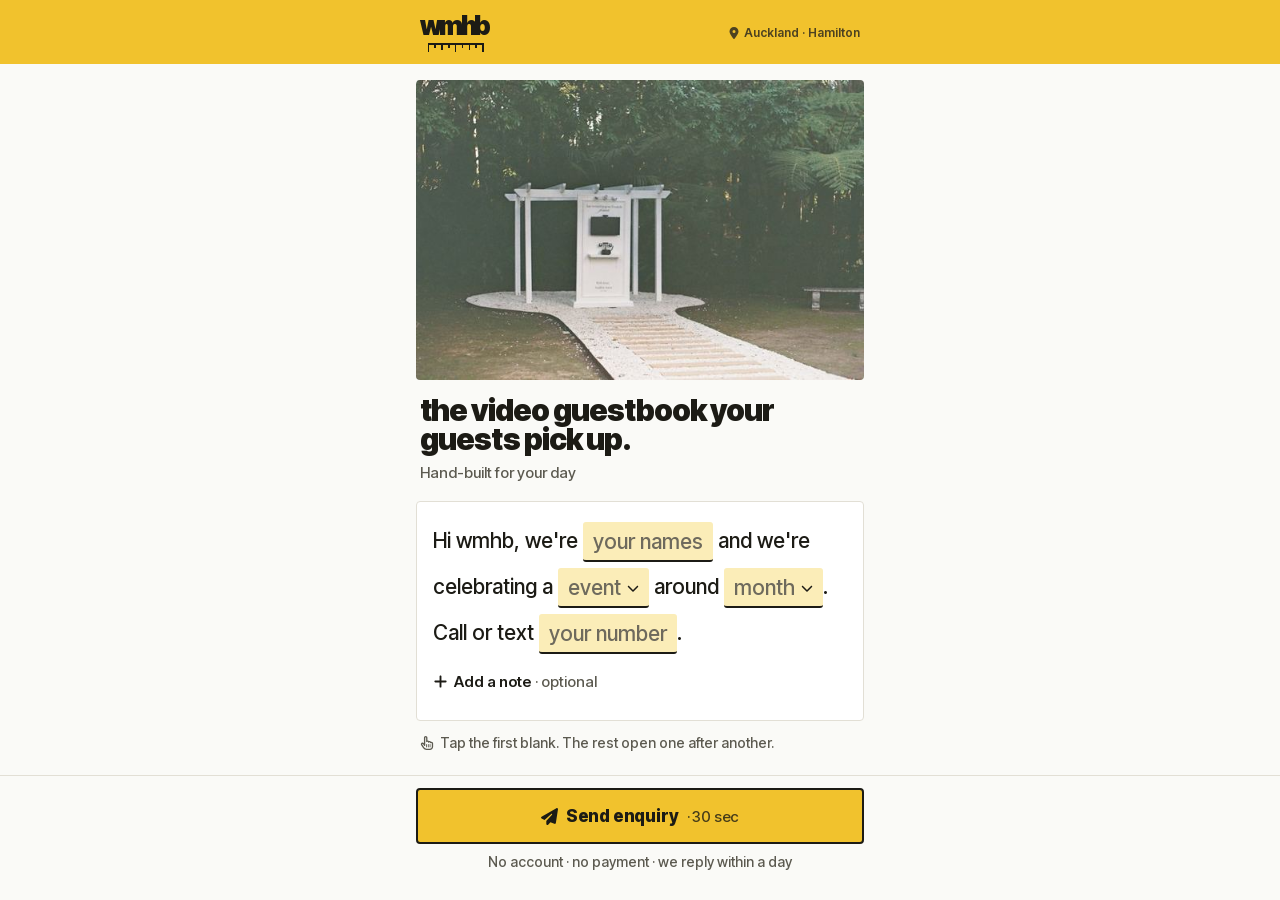
==== commit d5afdd97: "Show the whole photo and take out the price Co-Authored-By: Claude Opus 5.5 <noreply@anthropic.com>" ====
--- a/docs/index.html
+++ b/docs/index.html
@@ -9,7 +9,7 @@
 <meta property="og:type" content="website">
 <meta property="og:site_name" content="wmhb">
 <meta property="og:title" content="wmhb · check your date">
-<meta property="og:description" content="Video guestbook hire in Auckland and Hamilton. Hand-built for your day, from $450.">
+<meta property="og:description" content="Video guestbook hire in Auckland and Hamilton. Hand-built for your day.">
 <meta property="og:url" content="https://whatmyhusbandbuilds.github.io/enquire/">
 <meta property="og:image" content="https://whatmyhusbandbuilds.github.io/enquire/assets/og-image.png">
 <meta property="og:image:width" content="1200">
@@ -84,7 +84,7 @@
       </div>
       <section class="intro">
         <h1 class="intro-title">the video guestbook your guests pick&nbsp;up.</h1>
-        <p class="intro-price">Hand-built for your day · <b>from $450</b></p>
+        <p class="intro-line">Hand-built for your day</p>
       </section>
     </div>
 
--- a/docs/styles.css
+++ b/docs/styles.css
@@ -137,17 +137,16 @@
 
 .photo {
   margin: 16px 16px 0;
-  height: 140px;
+  aspect-ratio: 800 / 535; /* the whole photo, uncropped */
   border-radius: var(--radius-md);
   overflow: hidden;
   background: var(--line);
 }
-.photo img { width: 100%; height: 100%; object-fit: cover; object-position: 42% 58%; }
+.photo img { width: 100%; height: 100%; object-fit: cover; }
 
 .intro { padding: 16px 20px 0; }
 .intro-title { font-size: 30px; line-height: 0.98; font-weight: 900; letter-spacing: -0.03em; }
-.intro-price { margin-top: 8px; font-size: 15px; color: var(--ink-muted); }
-.intro-price b { color: var(--ink); }
+.intro-line { margin-top: 8px; font-size: 15px; color: var(--ink-muted); }
 
 .card {
   margin: 16px 16px 0;
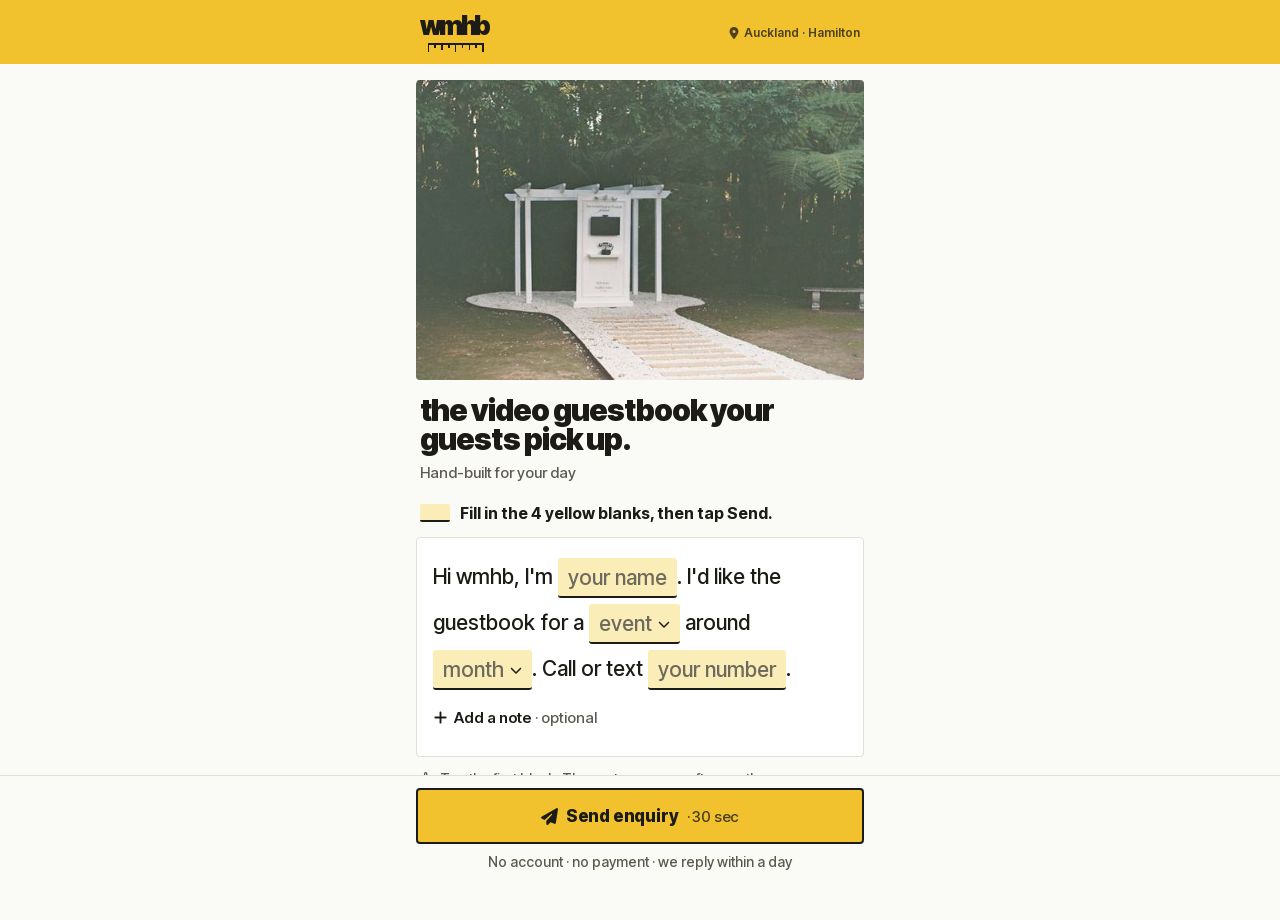
==== commit 5711b364: "New letter wording, blanks hint, smoother sheets and typing - "I'm [your name]. I'd like the guestbo" ====
--- a/docs/index.html
+++ b/docs/index.html
@@ -88,15 +88,17 @@
       </section>
     </div>
 
+    <p class="blanks-hint"><span class="blanks-hint-swatch" aria-hidden="true"></span><span>Fill in the 4 yellow blanks, then tap Send.</span></p>
+
     <section class="card letter" id="letter" aria-label="Your enquiry">
       <div class="summary" id="summary" role="alert" tabindex="-1" hidden>
         <svg class="ic summary-ic" aria-hidden="true"><use href="#i-alert"/></svg>
         <p id="summary-text"></p>
       </div>
 
-      <p class="letter-text">Hi wmhb, we're
-        <span class="slot" id="slot-name"><button type="button" class="blank" id="blank-name" data-field="name"></button><span class="field" id="field-name" hidden><label for="in-name" class="vh">Your names</label><span class="grow"><input id="in-name" type="text" size="1" maxlength="60" autocomplete="name" autocapitalize="words" enterkeyhint="next" placeholder="your names"></span></span></span>
-        and we're celebrating<span id="conn-event"> a</span>
+      <p class="letter-text">Hi wmhb, <span id="conn-name">I'm</span>
+        <span class="slot" id="slot-name"><button type="button" class="blank" id="blank-name" data-field="name"></button><span class="field" id="field-name" hidden><label for="in-name" class="vh">Your name</label><span class="grow"><input id="in-name" type="text" size="1" maxlength="60" autocomplete="name" autocapitalize="words" enterkeyhint="next" placeholder="your name"></span></span></span>.
+        <span id="conn-like">I'd</span> like the guestbook for<span id="conn-event"> a</span>
         <button type="button" class="blank blank--pick" id="blank-event" data-field="event" aria-haspopup="dialog"></button>
         <span id="conn-when">around</span>
         <button type="button" class="blank blank--pick" id="blank-when" data-field="when" aria-haspopup="dialog"></button>.
@@ -176,56 +178,58 @@
   </div>
 </div>
 
-<!-- F3: event sheet -->
-<dialog class="sheet" id="sheet-event" aria-labelledby="sheet-event-title">
-  <div class="sheet-scrim" data-close></div>
-  <div class="sheet-panel">
+<!-- F3 and F4: one sheet with two pages, so the event picker can lead straight into the month picker -->
+<dialog class="sheet" id="sheet" aria-labelledby="sheet-event-title">
+  <div class="sheet-scrim" id="sheet-scrim" data-close></div>
+  <div class="sheet-panel" id="sheet-panel">
     <div class="sheet-grab" aria-hidden="true"></div>
-    <div class="sheet-head">
-      <div>
-        <p class="sheet-step">2 of 4</p>
-        <h2 class="sheet-title" id="sheet-event-title">what are you celebrating?</h2>
-        <p class="sheet-hint" id="sheet-event-hint">Tap one. The month picker opens next.</p>
-      </div>
-      <button type="button" class="sheet-close" data-close aria-label="Close"><svg class="ic ic--lg" aria-hidden="true"><use href="#i-xmark"/></svg></button>
+
+    <!-- F3: event -->
+    <div class="sheet-page" id="sheet-event">
+      <div class="sheet-head">
+        <div>
+          <p class="sheet-step">2 of 4</p>
+          <h2 class="sheet-title" id="sheet-event-title">what are you celebrating?</h2>
+          <p class="sheet-hint" id="sheet-event-hint">Tap one. The month picker opens next.</p>
+        </div>
+        <button type="button" class="sheet-close" data-close aria-label="Close"><svg class="ic ic--lg" aria-hidden="true"><use href="#i-xmark"/></svg></button>
+      </div>
+      <div class="events" id="events">
+        <button type="button" class="pill" data-event="Wedding"><span class="pill-ic"><svg class="ic" aria-hidden="true"><use href="#i-ring"/></svg></span><span><span class="pill-name">Wedding</span><span class="pill-sub">incl. walimah</span></span></button>
+        <button type="button" class="pill" data-event="Engagement"><span class="pill-ic"><svg class="ic" aria-hidden="true"><use href="#i-heart"/></svg></span><span><span class="pill-name">Engagement</span></span></button>
+        <button type="button" class="pill" data-event="Birthday"><span class="pill-ic"><svg class="ic" aria-hidden="true"><use href="#i-cake"/></svg></span><span><span class="pill-name">Birthday</span><span class="pill-sub">21st, quinceañera</span></span></button>
+        <button type="button" class="pill" data-event="Baby shower"><span class="pill-ic"><svg class="ic" aria-hidden="true"><use href="#i-baby"/></svg></span><span><span class="pill-name">Baby shower</span></span></button>
+        <button type="button" class="pill" data-event="Corporate"><span class="pill-ic"><svg class="ic" aria-hidden="true"><use href="#i-briefcase"/></svg></span><span><span class="pill-name">Corporate</span></span></button>
+        <button type="button" class="pill" data-event="Market"><span class="pill-ic"><svg class="ic" aria-hidden="true"><use href="#i-store"/></svg></span><span><span class="pill-name">Market</span></span></button>
+        <button type="button" class="pill pill--wide" data-event="Something else"><span class="pill-ic pill-ic--square"><svg class="ic" aria-hidden="true"><use href="#i-wand"/></svg></span><span><span class="pill-name">Something else</span><span class="pill-sub">Tell us in the note</span></span></button>
+      </div>
     </div>
-    <div class="events" id="events">
-      <button type="button" class="pill" data-event="Wedding"><span class="pill-ic"><svg class="ic" aria-hidden="true"><use href="#i-ring"/></svg></span><span><span class="pill-name">Wedding</span><span class="pill-sub">incl. walimah</span></span></button>
-      <button type="button" class="pill" data-event="Engagement"><span class="pill-ic"><svg class="ic" aria-hidden="true"><use href="#i-heart"/></svg></span><span><span class="pill-name">Engagement</span></span></button>
-      <button type="button" class="pill" data-event="Birthday"><span class="pill-ic"><svg class="ic" aria-hidden="true"><use href="#i-cake"/></svg></span><span><span class="pill-name">Birthday</span><span class="pill-sub">21st, quinceañera</span></span></button>
-      <button type="button" class="pill" data-event="Baby shower"><span class="pill-ic"><svg class="ic" aria-hidden="true"><use href="#i-baby"/></svg></span><span><span class="pill-name">Baby shower</span></span></button>
-      <button type="button" class="pill" data-event="Corporate"><span class="pill-ic"><svg class="ic" aria-hidden="true"><use href="#i-briefcase"/></svg></span><span><span class="pill-name">Corporate</span></span></button>
-      <button type="button" class="pill" data-event="Market"><span class="pill-ic"><svg class="ic" aria-hidden="true"><use href="#i-store"/></svg></span><span><span class="pill-name">Market</span></span></button>
-      <button type="button" class="pill pill--wide" data-event="Something else"><span class="pill-ic pill-ic--square"><svg class="ic" aria-hidden="true"><use href="#i-wand"/></svg></span><span><span class="pill-name">Something else</span><span class="pill-sub">Tell us in the note</span></span></button>
+
+    <!-- F4: month -->
+    <div class="sheet-page" id="sheet-when" hidden>
+      <div class="sheet-head">
+        <div>
+          <p class="sheet-step">3 of 4</p>
+          <h2 class="sheet-title" id="sheet-when-title">around when?</h2>
+          <p class="sheet-hint">A month is enough. We'll confirm the date later.</p>
+        </div>
+        <button type="button" class="sheet-close" data-close aria-label="Close"><svg class="ic ic--lg" aria-hidden="true"><use href="#i-xmark"/></svg></button>
+      </div>
+      <div class="months" id="months"></div>
+      <button type="button" class="opt opt--wide" id="not-sure"><svg class="ic" aria-hidden="true"><use href="#i-question"/></svg>Not sure yet</button>
+      <button type="button" class="exact-link" id="exact-toggle" aria-expanded="false" aria-controls="exact"><svg class="ic" aria-hidden="true"><use href="#i-calendar"/></svg>Know the exact date? Pick a day</button>
+      <div class="exact" id="exact" hidden>
+        <label for="in-date" class="exact-label">Your date</label>
+        <div class="exact-row">
+          <input type="date" id="in-date">
+          <button type="button" class="btn btn--primary btn--small" id="use-date" disabled>Use this day</button>
+        </div>
+        <p class="field-msg" id="date-msg" hidden></p>
+      </div>
     </div>
   </div>
-</dialog>
-
-<!-- F4: month sheet -->
-<dialog class="sheet" id="sheet-when" aria-labelledby="sheet-when-title">
-  <div class="sheet-scrim" data-close></div>
-  <div class="sheet-panel">
-    <div class="sheet-grab" aria-hidden="true"></div>
-    <div class="sheet-head">
-      <div>
-        <p class="sheet-step">3 of 4</p>
-        <h2 class="sheet-title" id="sheet-when-title">around when?</h2>
-        <p class="sheet-hint">A month is enough. We'll confirm the date later.</p>
-      </div>
-      <button type="button" class="sheet-close" data-close aria-label="Close"><svg class="ic ic--lg" aria-hidden="true"><use href="#i-xmark"/></svg></button>
-    </div>
-    <div class="months" id="months"></div>
-    <button type="button" class="opt opt--wide" id="not-sure"><svg class="ic" aria-hidden="true"><use href="#i-question"/></svg>Not sure yet</button>
-    <button type="button" class="exact-link" id="exact-toggle" aria-expanded="false" aria-controls="exact"><svg class="ic" aria-hidden="true"><use href="#i-calendar"/></svg>Know the exact date? Pick a day</button>
-    <div class="exact" id="exact" hidden>
-      <label for="in-date" class="exact-label">Your date</label>
-      <div class="exact-row">
-        <input type="date" id="in-date">
-        <button type="button" class="btn btn--primary btn--small" id="use-date" disabled>Use this day</button>
-      </div>
-      <p class="field-msg" id="date-msg" hidden></p>
-    </div>
-  </div>
+  <!-- Holds the keyboard open on iPhone while the sheet slides away before the reply field (see holdKeyboard in app.js) -->
+  <input class="kb-proxy" id="kb-proxy" type="text" tabindex="-1" aria-hidden="true" autocomplete="off" disabled>
 </dialog>
 
 <p class="toast" id="toast" role="status" aria-live="polite" hidden></p>
--- a/docs/styles.css
+++ b/docs/styles.css
@@ -148,6 +148,23 @@
 .intro-title { font-size: 30px; line-height: 0.98; font-weight: 900; letter-spacing: -0.03em; }
 .intro-line { margin-top: 8px; font-size: 15px; color: var(--ink-muted); }
 
+/* "Fill in the 4 yellow blanks" line, with a small blank as the key */
+.blanks-hint {
+  margin: 16px 20px 12px;
+  display: flex; align-items: center; gap: 10px;
+  font-size: 16px; font-weight: 700; color: var(--ink);
+  text-wrap: balance; /* on narrow phones it wraps as two even lines, not a lone "Send." */
+}
+.blanks-hint-swatch {
+  flex: none;
+  width: 30px; height: 18px;
+  border-radius: 2px;
+  background: var(--yellow-soft);
+  border-bottom: 2px solid var(--ink);
+}
+.blanks-hint + .letter { margin-top: 0; }
+body.is-failed .blanks-hint { display: none; }
+
 .card {
   margin: 16px 16px 0;
   padding: 16px;
@@ -199,25 +216,30 @@
 .blank:focus-visible { box-shadow: var(--focus-ring); }
 .blank:disabled { cursor: default; }
 
-/* the inline text field that replaces a text blank while typing */
+/* The inline text field that replaces a text blank while typing. It takes the blank's exact box
+   (40px high, same text size, same width) so the words around it don't move when it swaps in. */
 .field { display: inline-flex; vertical-align: middle; max-width: 100%; }
 .grow {
   display: inline-grid;
   max-width: 100%;
-  min-width: 7.5em;
   height: 40px;
-  padding: 0 10px;
+  padding: 0 8px 0 10px; /* + 2px caret room = 10px each side, like the empty blank */
   align-items: center;
   border-radius: var(--radius-md);
   background: var(--surface);
   box-shadow: var(--focus-ring);
 }
-.grow::after, .grow input { grid-area: 1 / 1; font: inherit; font-weight: 700; line-height: 1.15; }
-.grow::after { content: attr(data-value) ' '; visibility: hidden; white-space: pre; overflow: hidden; }
+.grow.is-tight { padding: 0 4px 0 6px; } /* replacing a filled blank, which has 6px sides */
+.grow::before, .grow::after, .grow input { grid-area: 1 / 1; font: inherit; line-height: 1.15; }
+.grow::before, .grow::after { visibility: hidden; white-space: pre; overflow: hidden; padding-right: 2px; }
+.grow::before { content: attr(data-floor); font-weight: 500; } /* an empty field never gets narrower than its placeholder */
+.grow::after { content: attr(data-value); font-weight: 700; }
+.grow.is-empty::after { font-weight: 500; }
 .grow input {
-  width: 100%; min-width: 0;
+  width: 0; min-width: 100%; /* the hidden copy of the text sets the width, not the input's own default size */
   padding: 0; margin: 0; border: 0;
   background: transparent;
+  font-weight: 700;
   color: var(--ink);
   caret-color: var(--ink);
 }
@@ -375,14 +397,22 @@
 }
 .actions-note { font-size: 14px; line-height: 1.4; color: var(--ink-muted); text-align: center; }
 .actions-note .ic { margin-right: 4px; color: var(--ink); }
-body.is-typing .actions { display: none; }
-
-/* bar above the keyboard */
+body.is-typing .actions { opacity: 0; visibility: hidden; pointer-events: none; }
+
+/* bar above the keyboard: kept out of sight until the keyboard is up, then faded in (app.js) */
 .kbar {
   position: fixed; left: 0; right: 0; bottom: 0; z-index: 40;
   background: var(--paper);
   border-top: 1px solid var(--line);
   will-change: transform;
+  opacity: 0; visibility: hidden; pointer-events: none;
+}
+.kbar.is-shown { opacity: 1; visibility: visible; pointer-events: auto; }
+
+@media (prefers-reduced-motion: no-preference) {
+  .actions { transition: opacity 160ms ease-out, visibility 0s; }
+  body.is-typing .actions { transition: opacity 160ms ease-out, visibility 0s linear 160ms; }
+  .kbar.is-shown { transition: opacity 160ms ease-out; }
 }
 .kbar-inner {
   max-width: var(--max); margin: 0 auto;
@@ -407,22 +437,28 @@
 .sheet::backdrop { background: transparent; }
 .sheet[open] { display: flex; flex-direction: column; justify-content: flex-end; }
 .sheet-scrim { position: absolute; inset: 0; background: rgb(28 27 21 / 0.5); touch-action: none; }
-body.sheet-open { overflow: hidden; }
+.sheet.is-closing { pointer-events: none; }
 .sheet-panel {
   position: relative;
   width: 100%; max-width: var(--max); margin: 0 auto;
   max-height: calc(100% - 24px);
-  overflow-y: auto; overscroll-behavior: contain;
+  overflow-x: hidden; overflow-y: auto; overscroll-behavior: contain;
   background: var(--paper);
   border-radius: var(--radius-md) var(--radius-md) 0 0;
   padding: 8px 16px calc(32px + var(--safe-bottom));
 }
-@media (prefers-reduced-motion: no-preference) {
-  .sheet[open] .sheet-panel { animation: sheet-up 220ms cubic-bezier(0.2, 0.8, 0.2, 1); }
-  .sheet[open] .sheet-scrim { animation: fade-in 220ms ease-out; }
-}
-@keyframes sheet-up { from { transform: translateY(100%); } }
-@keyframes fade-in { from { opacity: 0; } }
+/* Slide-up, slide-down and page changes are run from app.js (transform and opacity only). */
+.sheet-page { display: flow-root; }
+.sheet-page.is-leaving { position: absolute; left: 16px; right: 16px; pointer-events: none; }
+.kb-proxy {
+  position: absolute; top: 0; left: 0;
+  width: 1px; height: 1px; padding: 0; border: 0;
+  opacity: 0; font-size: 16px; pointer-events: none;
+}
+
+/* iPhone only, while a sheet is open: the page is pinned where it was (see lockScroll in app.js) */
+html.is-locked body { position: fixed; left: 0; right: 0; padding-top: var(--header-h); }
+html.is-locked .band { position: fixed; top: 0; left: 0; right: 0; }
 
 .sheet-grab { margin: 0 auto; width: 40px; height: 6px; border-radius: var(--radius-pill); background: var(--line); }
 .sheet-head { margin-top: 12px; display: flex; align-items: flex-start; justify-content: space-between; gap: 8px; }
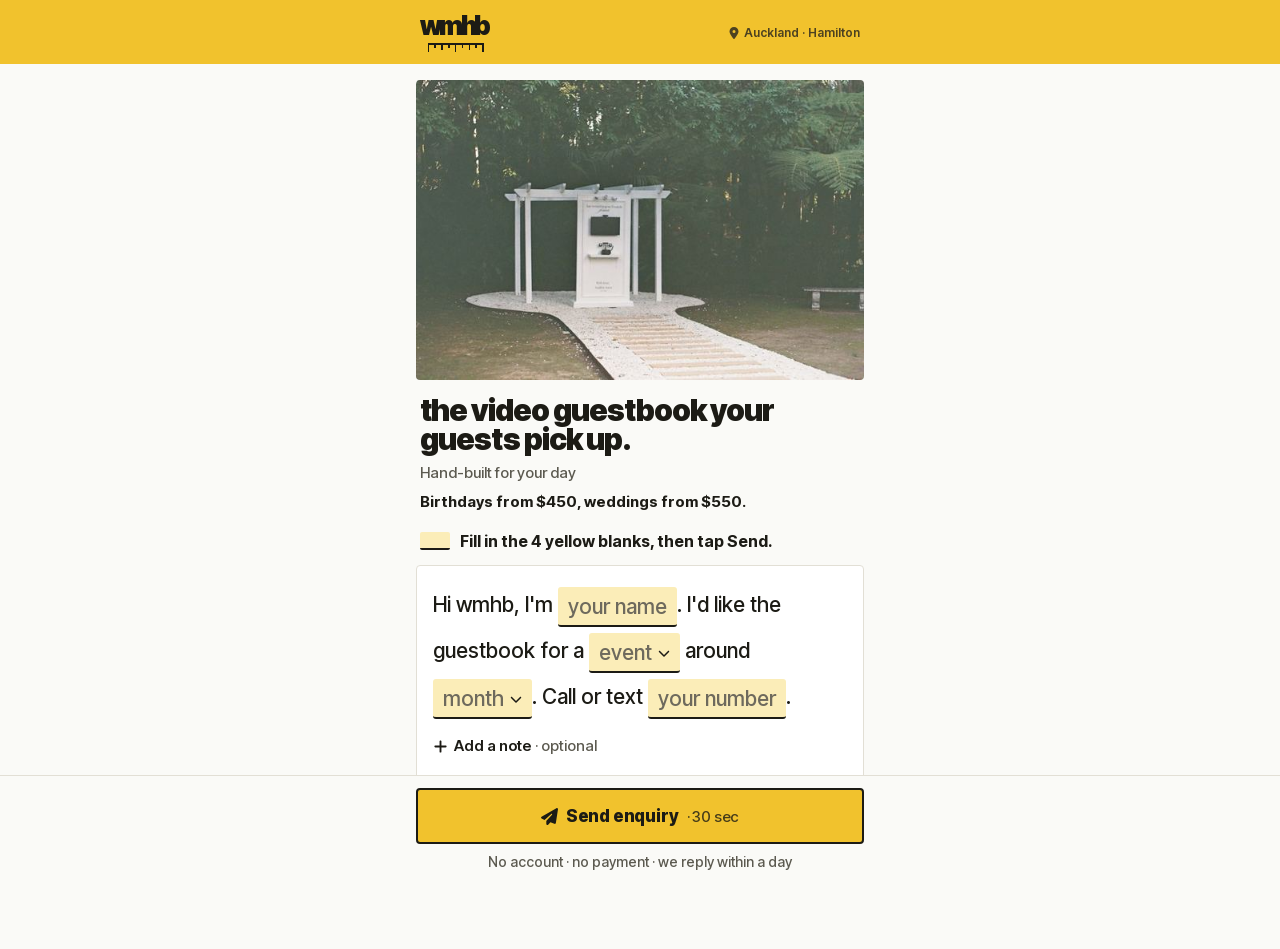
==== commit f45bad46: "Add the price line under "Hand-built for your day" Co-Authored-By: Claude Opus 5.5 <noreply@anthropi" ====
--- a/docs/index.html
+++ b/docs/index.html
@@ -10,8 +10,8 @@
 <meta property="og:site_name" content="wmhb">
 <meta property="og:title" content="wmhb · check your date">
 <meta property="og:description" content="Video guestbook hire in Auckland and Hamilton. Hand-built for your day.">
-<meta property="og:url" content="https://whatmyhusbandbuilds.github.io/enquire/">
-<meta property="og:image" content="https://whatmyhusbandbuilds.github.io/enquire/assets/og-image.png">
+<meta property="og:url" content="https://wmhb.co.nz/">
+<meta property="og:image" content="https://wmhb.co.nz/assets/og-image.png">
 <meta property="og:image:width" content="1200">
 <meta property="og:image:height" content="630">
 <meta property="og:image:alt" content="The wmhb wordmark with a ruler underneath, on yellow">
@@ -85,6 +85,7 @@
       <section class="intro">
         <h1 class="intro-title">the video guestbook your guests pick&nbsp;up.</h1>
         <p class="intro-line">Hand-built for your day</p>
+        <p class="intro-prices">Birthdays from $450, weddings from $550.</p>
       </section>
     </div>
 
--- a/docs/styles.css
+++ b/docs/styles.css
@@ -147,6 +147,7 @@
 .intro { padding: 16px 20px 0; }
 .intro-title { font-size: 30px; line-height: 0.98; font-weight: 900; letter-spacing: -0.03em; }
 .intro-line { margin-top: 8px; font-size: 15px; color: var(--ink-muted); }
+.intro-prices { margin-top: 6px; font-size: 15px; font-weight: 700; color: var(--ink); }
 
 /* "Fill in the 4 yellow blanks" line, with a small blank as the key */
 .blanks-hint {
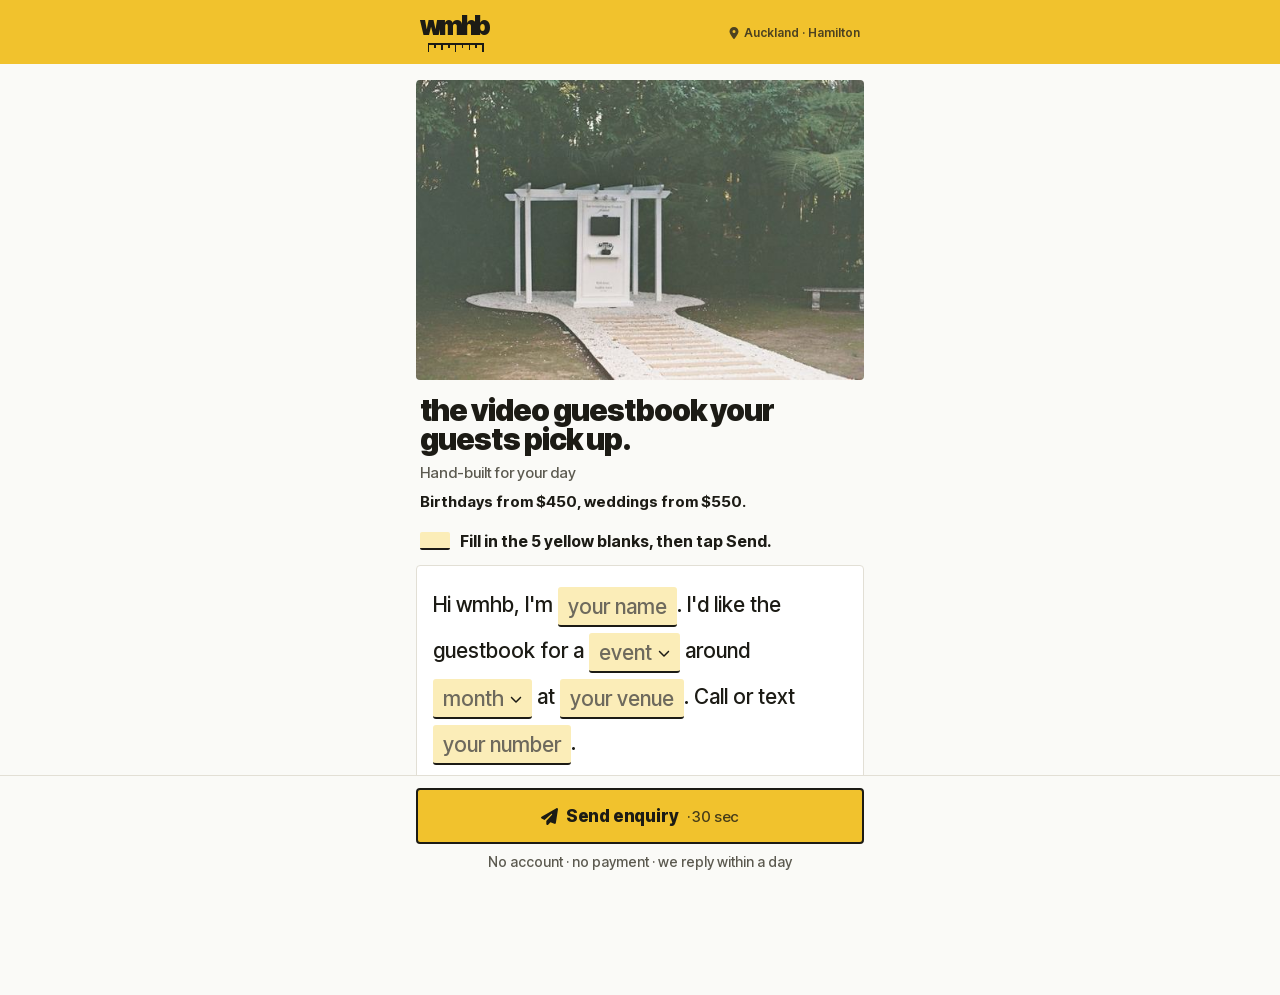
==== commit b60e9f20: "Add a venue blank to the letter "...around [month] at [your venue]." Tapping it shows "No venue yet?" ====
--- a/docs/index.html
+++ b/docs/index.html
@@ -89,7 +89,7 @@
       </section>
     </div>
 
-    <p class="blanks-hint"><span class="blanks-hint-swatch" aria-hidden="true"></span><span>Fill in the 4 yellow blanks, then tap Send.</span></p>
+    <p class="blanks-hint"><span class="blanks-hint-swatch" aria-hidden="true"></span><span>Fill in the 5 yellow blanks, then tap Send.</span></p>
 
     <section class="card letter" id="letter" aria-label="Your enquiry">
       <div class="summary" id="summary" role="alert" tabindex="-1" hidden>
@@ -100,9 +100,7 @@
       <p class="letter-text">Hi wmhb, <span id="conn-name">I'm</span>
         <span class="slot" id="slot-name"><button type="button" class="blank" id="blank-name" data-field="name"></button><span class="field" id="field-name" hidden><label for="in-name" class="vh">Your name</label><span class="grow"><input id="in-name" type="text" size="1" maxlength="60" autocomplete="name" autocapitalize="words" enterkeyhint="next" placeholder="your name"></span></span></span>.
         <span id="conn-like">I'd</span> like the guestbook for<span id="conn-event"> a</span>
-        <button type="button" class="blank blank--pick" id="blank-event" data-field="event" aria-haspopup="dialog"></button>
-        <span id="conn-when">around</span>
-        <button type="button" class="blank blank--pick" id="blank-when" data-field="when" aria-haspopup="dialog"></button>.
+        <button type="button" class="blank blank--pick" id="blank-event" data-field="event" aria-haspopup="dialog"></button><span id="conn-when"> around </span><button type="button" class="blank blank--pick" id="blank-when" data-field="when" aria-haspopup="dialog"></button><span id="conn-venue"> at </span><span class="slot" id="slot-venue"><button type="button" class="blank" id="blank-venue" data-field="venue"></button><span class="field" id="field-venue" hidden><label for="in-venue" class="vh">Your venue</label><span class="grow"><input id="in-venue" type="text" size="1" maxlength="80" autocomplete="off" autocapitalize="words" enterkeyhint="next" placeholder="your venue"></span></span></span>.
         <span id="conn-reply">Call or text</span>
         <span class="slot" id="slot-reply"><button type="button" class="blank" id="blank-reply" data-field="reply"></button><span class="field" id="field-reply" hidden><label for="in-reply" class="vh" id="label-reply">Your phone number</label><span class="grow"><input id="in-reply" type="tel" size="1" inputmode="tel" maxlength="20" autocomplete="tel" enterkeyhint="send" placeholder="your number"></span></span></span>.
       </p>
@@ -128,7 +126,7 @@
       <div class="hp" aria-hidden="true" inert><label for="website">Leave this empty</label><input id="website" name="hp-website" type="text" tabindex="-1" autocomplete="off"></div>
     </section>
 
-    <p class="step-hint" id="step-hint" hidden><span class="tag" id="step-hint-tag">1 of 4</span><span id="step-hint-text">First names are perfect</span></p>
+    <p class="step-hint" id="step-hint" hidden><span class="tag" id="step-hint-tag">1 of 5</span><span id="step-hint-text">First names are perfect</span></p>
     <p class="tip" id="tip"><svg class="ic" aria-hidden="true"><use href="#i-hand"/></svg><span id="tip-text">Tap the first blank. The rest open one after another.</span></p>
   </div>
 
@@ -189,7 +187,7 @@
     <div class="sheet-page" id="sheet-event">
       <div class="sheet-head">
         <div>
-          <p class="sheet-step">2 of 4</p>
+          <p class="sheet-step">2 of 5</p>
           <h2 class="sheet-title" id="sheet-event-title">what are you celebrating?</h2>
           <p class="sheet-hint" id="sheet-event-hint">Tap one. The month picker opens next.</p>
         </div>
@@ -210,7 +208,7 @@
     <div class="sheet-page" id="sheet-when" hidden>
       <div class="sheet-head">
         <div>
-          <p class="sheet-step">3 of 4</p>
+          <p class="sheet-step">3 of 5</p>
           <h2 class="sheet-title" id="sheet-when-title">around when?</h2>
           <p class="sheet-hint">A month is enough. We'll confirm the date later.</p>
         </div>
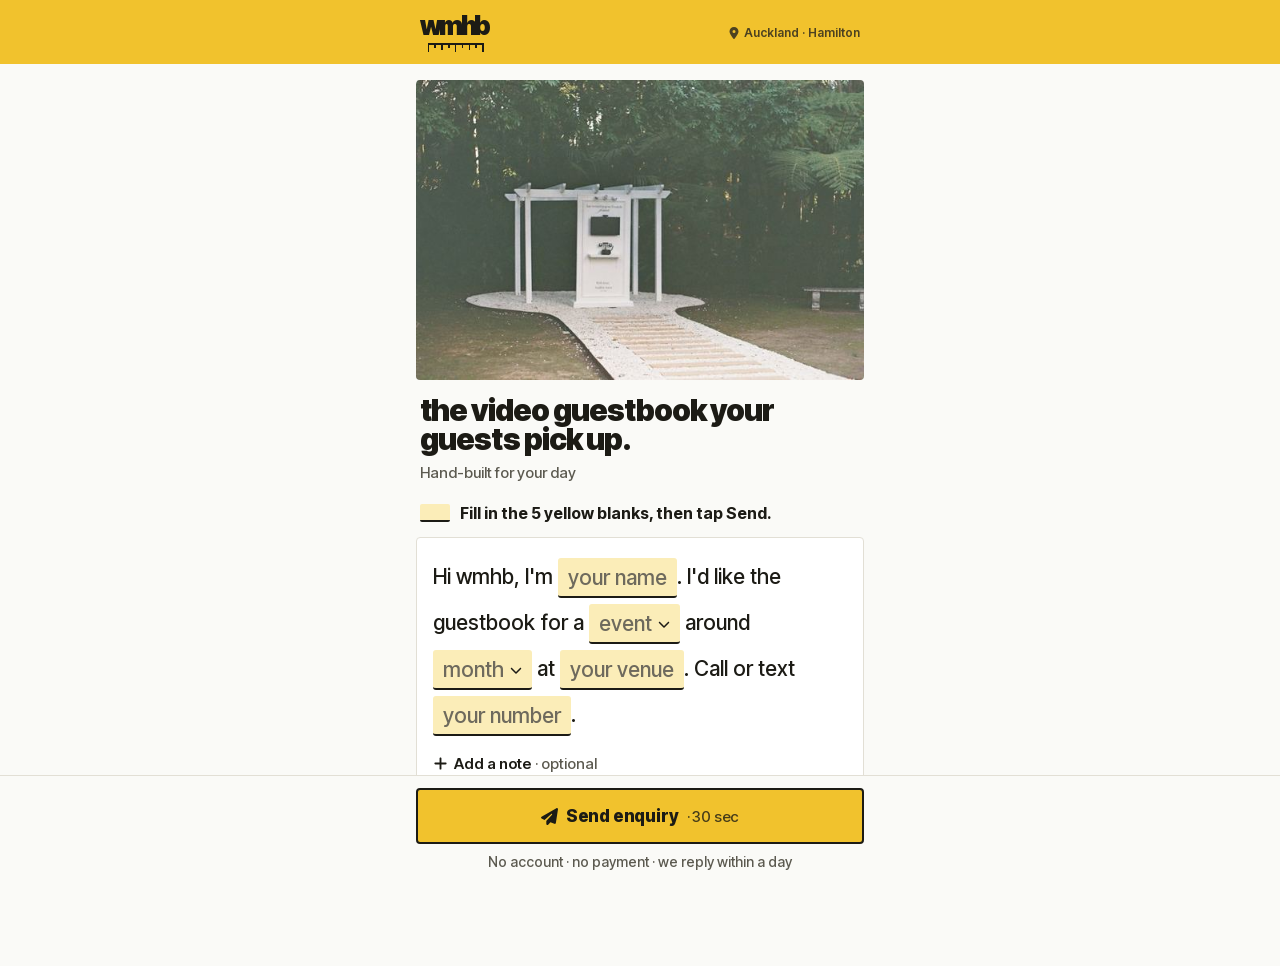
==== commit b9b7661e: "Take the price line out again Co-Authored-By: Claude Opus 5.5 <noreply@anthropic.com>" ====
--- a/docs/index.html
+++ b/docs/index.html
@@ -85,7 +85,6 @@
       <section class="intro">
         <h1 class="intro-title">the video guestbook your guests pick&nbsp;up.</h1>
         <p class="intro-line">Hand-built for your day</p>
-        <p class="intro-prices">Birthdays from $450, weddings from $550.</p>
       </section>
     </div>
 
--- a/docs/styles.css
+++ b/docs/styles.css
@@ -147,7 +147,6 @@
 .intro { padding: 16px 20px 0; }
 .intro-title { font-size: 30px; line-height: 0.98; font-weight: 900; letter-spacing: -0.03em; }
 .intro-line { margin-top: 8px; font-size: 15px; color: var(--ink-muted); }
-.intro-prices { margin-top: 6px; font-size: 15px; font-weight: 700; color: var(--ink); }
 
 /* "Fill in the 4 yellow blanks" line, with a small blank as the key */
 .blanks-hint {
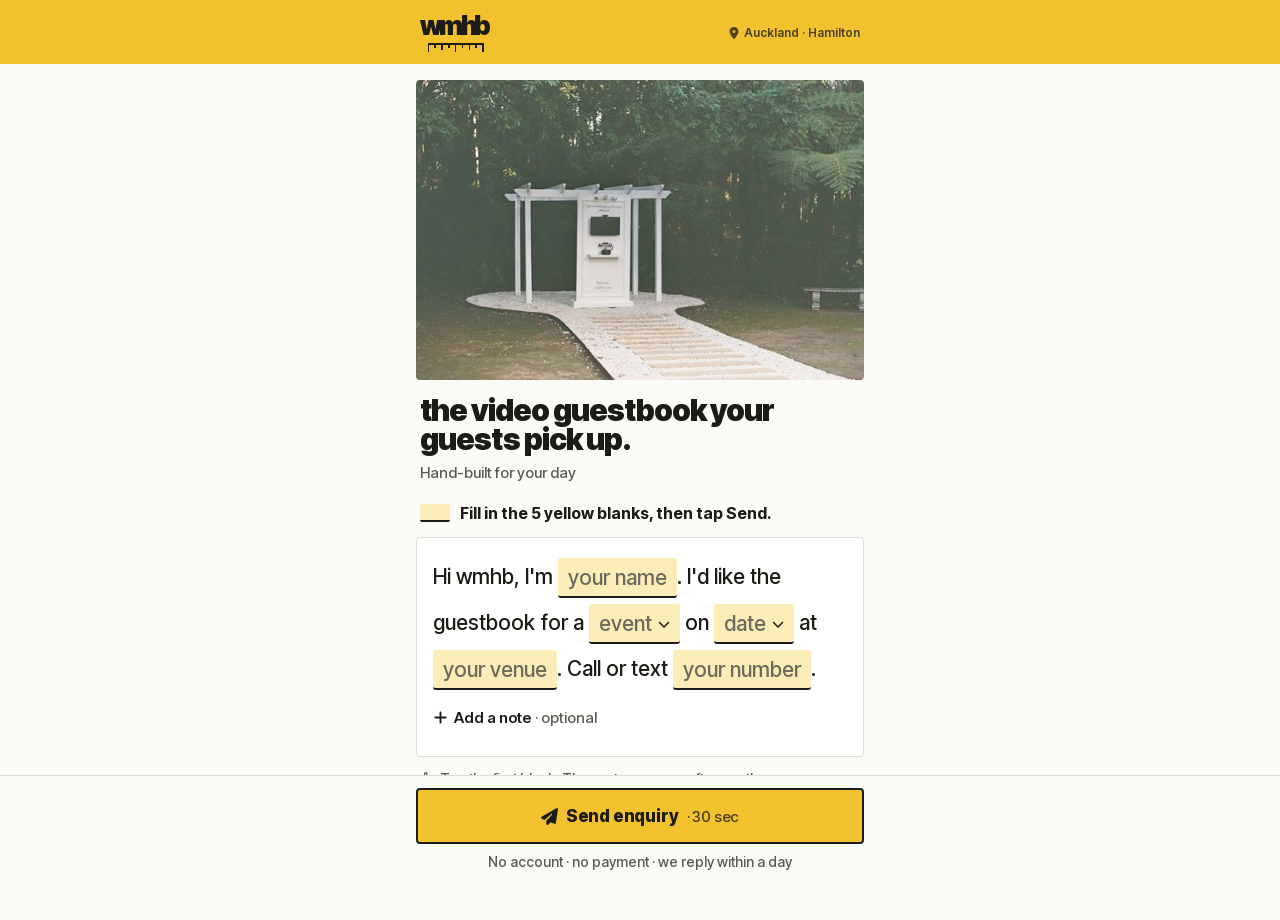
==== commit 439326ed: "Day picker after the month, venue Not sure yet above the keyboard, smoother move to the venue, quote" ====
--- a/docs/index.html
+++ b/docs/index.html
@@ -4,7 +4,7 @@
 <meta charset="utf-8">
 <meta name="viewport" content="width=device-width, initial-scale=1, viewport-fit=cover">
 <title>wmhb · check your date</title>
-<meta name="description" content="Video guestbook hire in Auckland and Hamilton. Tell us your names, your event and your month. It takes 30 seconds and we reply within a day.">
+<meta name="description" content="Video guestbook hire in Auckland and Hamilton. Tell us your names, your event and your date. It takes 30 seconds and we reply within a day.">
 <meta name="theme-color" content="#F1C22D">
 <meta property="og:type" content="website">
 <meta property="og:site_name" content="wmhb">
@@ -99,7 +99,7 @@
       <p class="letter-text">Hi wmhb, <span id="conn-name">I'm</span>
         <span class="slot" id="slot-name"><button type="button" class="blank" id="blank-name" data-field="name"></button><span class="field" id="field-name" hidden><label for="in-name" class="vh">Your name</label><span class="grow"><input id="in-name" type="text" size="1" maxlength="60" autocomplete="name" autocapitalize="words" enterkeyhint="next" placeholder="your name"></span></span></span>.
         <span id="conn-like">I'd</span> like the guestbook for<span id="conn-event"> a</span>
-        <button type="button" class="blank blank--pick" id="blank-event" data-field="event" aria-haspopup="dialog"></button><span id="conn-when"> around </span><button type="button" class="blank blank--pick" id="blank-when" data-field="when" aria-haspopup="dialog"></button><span id="conn-venue"> at </span><span class="slot" id="slot-venue"><button type="button" class="blank" id="blank-venue" data-field="venue"></button><span class="field" id="field-venue" hidden><label for="in-venue" class="vh">Your venue</label><span class="grow"><input id="in-venue" type="text" size="1" maxlength="80" autocomplete="off" autocapitalize="words" enterkeyhint="next" placeholder="your venue"></span></span></span>.
+        <span class="keep"><button type="button" class="blank blank--pick" id="blank-event" data-field="event" aria-haspopup="dialog"></button><span id="punct-event"></span></span><span id="conn-when"> around </span><span class="keep"><button type="button" class="blank blank--pick" id="blank-when" data-field="when" aria-haspopup="dialog"></button><span id="punct-when"></span></span><span id="conn-venue"> at </span><span class="slot" id="slot-venue"><button type="button" class="blank" id="blank-venue" data-field="venue"></button><span class="field" id="field-venue" hidden><label for="in-venue" class="vh">Your venue</label><span class="grow"><input id="in-venue" type="text" size="1" maxlength="80" autocomplete="off" autocapitalize="words" enterkeyhint="next" placeholder="your venue"></span></span></span>.
         <span id="conn-reply">Call or text</span>
         <span class="slot" id="slot-reply"><button type="button" class="blank" id="blank-reply" data-field="reply"></button><span class="field" id="field-reply" hidden><label for="in-reply" class="vh" id="label-reply">Your phone number</label><span class="grow"><input id="in-reply" type="tel" size="1" inputmode="tel" maxlength="20" autocomplete="tel" enterkeyhint="send" placeholder="your number"></span></span></span>.
       </p>
@@ -147,7 +147,7 @@
       <h2 class="next-title">what happens next</h2>
       <ol>
         <li><span class="num">1</span><span id="next-1">We check your month is free</span></li>
-        <li><span class="num">2</span><span>We send a quote and lettering ideas</span></li>
+        <li><span class="num">2</span><span>We send a quote within 24 hours</span></li>
         <li><span class="num">3</span><span>You decide, no obligation</span></li>
       </ol>
     </section>
@@ -172,11 +172,12 @@
 <div class="kbar" id="kbar" hidden>
   <div class="kbar-inner">
     <span class="kbar-text"><span class="tag" id="kbar-tag" hidden></span><span id="kbar-text">Next: what you're celebrating</span></span>
+    <button type="button" class="btn btn--secondary btn--small btn--tight keep-focus" id="kbar-unsure" hidden>Not sure yet</button>
     <button type="button" class="btn btn--primary btn--small keep-focus" id="kbar-btn"><svg class="ic" id="kbar-ic-send" aria-hidden="true" hidden><use href="#i-plane"/></svg><svg class="ic" id="kbar-ic-done" aria-hidden="true" hidden><use href="#i-check"/></svg><span id="kbar-label">Next</span><svg class="ic" id="kbar-ic-next" aria-hidden="true"><use href="#i-arrow"/></svg></button>
   </div>
 </div>
 
-<!-- F3 and F4: one sheet with two pages, so the event picker can lead straight into the month picker -->
+<!-- F3 and F4: one sheet with three pages: event, then month, then day -->
 <dialog class="sheet" id="sheet" aria-labelledby="sheet-event-title">
   <div class="sheet-scrim" id="sheet-scrim" data-close></div>
   <div class="sheet-panel" id="sheet-panel">
@@ -188,7 +189,7 @@
         <div>
           <p class="sheet-step">2 of 5</p>
           <h2 class="sheet-title" id="sheet-event-title">what are you celebrating?</h2>
-          <p class="sheet-hint" id="sheet-event-hint">Tap one. The month picker opens next.</p>
+          <p class="sheet-hint" id="sheet-event-hint">Tap one. The date picker opens next.</p>
         </div>
         <button type="button" class="sheet-close" data-close aria-label="Close"><svg class="ic ic--lg" aria-hidden="true"><use href="#i-xmark"/></svg></button>
       </div>
@@ -208,22 +209,29 @@
       <div class="sheet-head">
         <div>
           <p class="sheet-step">3 of 5</p>
-          <h2 class="sheet-title" id="sheet-when-title">around when?</h2>
-          <p class="sheet-hint">A month is enough. We'll confirm the date later.</p>
+          <h2 class="sheet-title" id="sheet-when-title">when's your event?</h2>
+          <p class="sheet-hint">Pick the month, then the day.</p>
         </div>
         <button type="button" class="sheet-close" data-close aria-label="Close"><svg class="ic ic--lg" aria-hidden="true"><use href="#i-xmark"/></svg></button>
       </div>
       <div class="months" id="months"></div>
       <button type="button" class="opt opt--wide" id="not-sure"><svg class="ic" aria-hidden="true"><use href="#i-question"/></svg>Not sure yet</button>
-      <button type="button" class="exact-link" id="exact-toggle" aria-expanded="false" aria-controls="exact"><svg class="ic" aria-hidden="true"><use href="#i-calendar"/></svg>Know the exact date? Pick a day</button>
-      <div class="exact" id="exact" hidden>
-        <label for="in-date" class="exact-label">Your date</label>
-        <div class="exact-row">
-          <input type="date" id="in-date">
-          <button type="button" class="btn btn--primary btn--small" id="use-date" disabled>Use this day</button>
+    </div>
+
+    <!-- Day: opens after a month is picked -->
+    <div class="sheet-page" id="sheet-day" hidden>
+      <div class="sheet-head">
+        <div>
+          <button type="button" class="sheet-back" id="day-back"><svg class="ic ic--back" aria-hidden="true"><use href="#i-arrow"/></svg>Months</button>
+          <p class="sheet-step">3 of 5</p>
+          <h2 class="sheet-title" id="sheet-day-title">which day?</h2>
+          <p class="sheet-hint" id="sheet-day-hint"></p>
         </div>
-        <p class="field-msg" id="date-msg" hidden></p>
-      </div>
+        <button type="button" class="sheet-close" data-close aria-label="Close"><svg class="ic ic--lg" aria-hidden="true"><use href="#i-xmark"/></svg></button>
+      </div>
+      <div class="days" id="days" role="group" aria-labelledby="sheet-day-title"></div>
+      <button type="button" class="opt opt--wide" id="day-unsure"><svg class="ic" aria-hidden="true"><use href="#i-question"/></svg>Not sure of the day yet</button>
+      <p class="day-note" id="day-note"></p>
     </div>
   </div>
   <!-- Holds the keyboard open on iPhone while the sheet slides away before the reply field (see holdKeyboard in app.js) -->
--- a/docs/styles.css
+++ b/docs/styles.css
@@ -420,7 +420,7 @@
   padding: 6px 12px calc(6px + var(--kbar-safe, var(--safe-bottom)));
   display: flex; align-items: center; justify-content: space-between; gap: 12px;
 }
-.kbar-text { display: flex; align-items: center; gap: 8px; font-size: 14px; color: var(--ink-muted); min-width: 0; }
+.kbar-text { flex: 1 1 auto; display: flex; align-items: center; gap: 8px; font-size: 14px; color: var(--ink-muted); min-width: 0; }
 .kbar-text.is-step { font-size: 13px; font-weight: 600; color: var(--ink); }
 .kbar .btn--small { flex: none; }
 
@@ -520,25 +520,31 @@
 .opt[aria-pressed="true"] .opt-year { color: var(--ink-muted-on-yellow); }
 .opt--wide { margin-top: 8px; width: 100%; flex-direction: row; gap: 8px; font-weight: 700; }
 
-.exact-link {
-  margin-top: 8px; width: 100%; height: 48px;
-  display: flex; align-items: center; justify-content: center; gap: 8px;
-  font-size: 15px; font-weight: 600;
-  border-radius: var(--radius-md);
-}
-.exact { margin-top: 4px; }
-.exact-label { display: block; font-size: 16px; font-weight: 700; line-height: 1.3; margin-bottom: 8px; }
-.exact-row { display: flex; gap: 8px; }
-.exact-row input {
-  flex: 1; min-width: 0; height: 48px;
-  padding: 0 12px;
-  border: 1.5px solid var(--field-border); border-radius: var(--radius-md);
-  background: var(--surface);
-  font-size: 17px;
-  -webkit-appearance: none; appearance: none;
-}
-.exact-row input:focus { border-color: var(--ink); box-shadow: var(--focus-ring); }
-.exact-row .btn { height: 48px; }
+.sheet-back {
+  margin: -6px 0 2px -10px; height: 44px; padding: 0 10px;
+  display: inline-flex; align-items: center; gap: 4px;
+  font-size: 15px; font-weight: 700; border-radius: var(--radius-md);
+}
+.ic--back { transform: rotate(180deg); }
+.days { margin-top: 14px; display: grid; grid-template-columns: repeat(7, 1fr); gap: 6px; }
+.dow { text-align: center; font-size: 12px; font-weight: 700; line-height: 1.4; color: var(--ink-muted); }
+.day {
+  height: 44px;
+  display: flex; align-items: center; justify-content: center;
+  border-radius: var(--radius-md);
+  background: var(--surface);
+  border: 1.5px solid var(--field-border);
+  font-size: 17px; font-weight: 500;
+}
+.day.is-weekend { font-weight: 700; }
+.day[aria-pressed="true"] { background: var(--yellow); border-color: var(--ink); font-weight: 800; }
+.day:disabled { color: var(--placeholder); border-color: var(--line); background: transparent; opacity: 0.6; }
+.days + .opt--wide { margin-top: 14px; }
+.day-note { margin-top: 8px; text-align: center; font-size: 13px; line-height: 1.4; color: var(--ink-muted); }
+.btn--tight { padding: 0 14px; flex: none; }
+.kbar-text.is-error { color: var(--error); font-weight: 600; }
+/* a comma straight after a blank stays on the blank's line */
+.keep { white-space: nowrap; }
 
 /* small status message (copied, etc.) */
 .toast {
